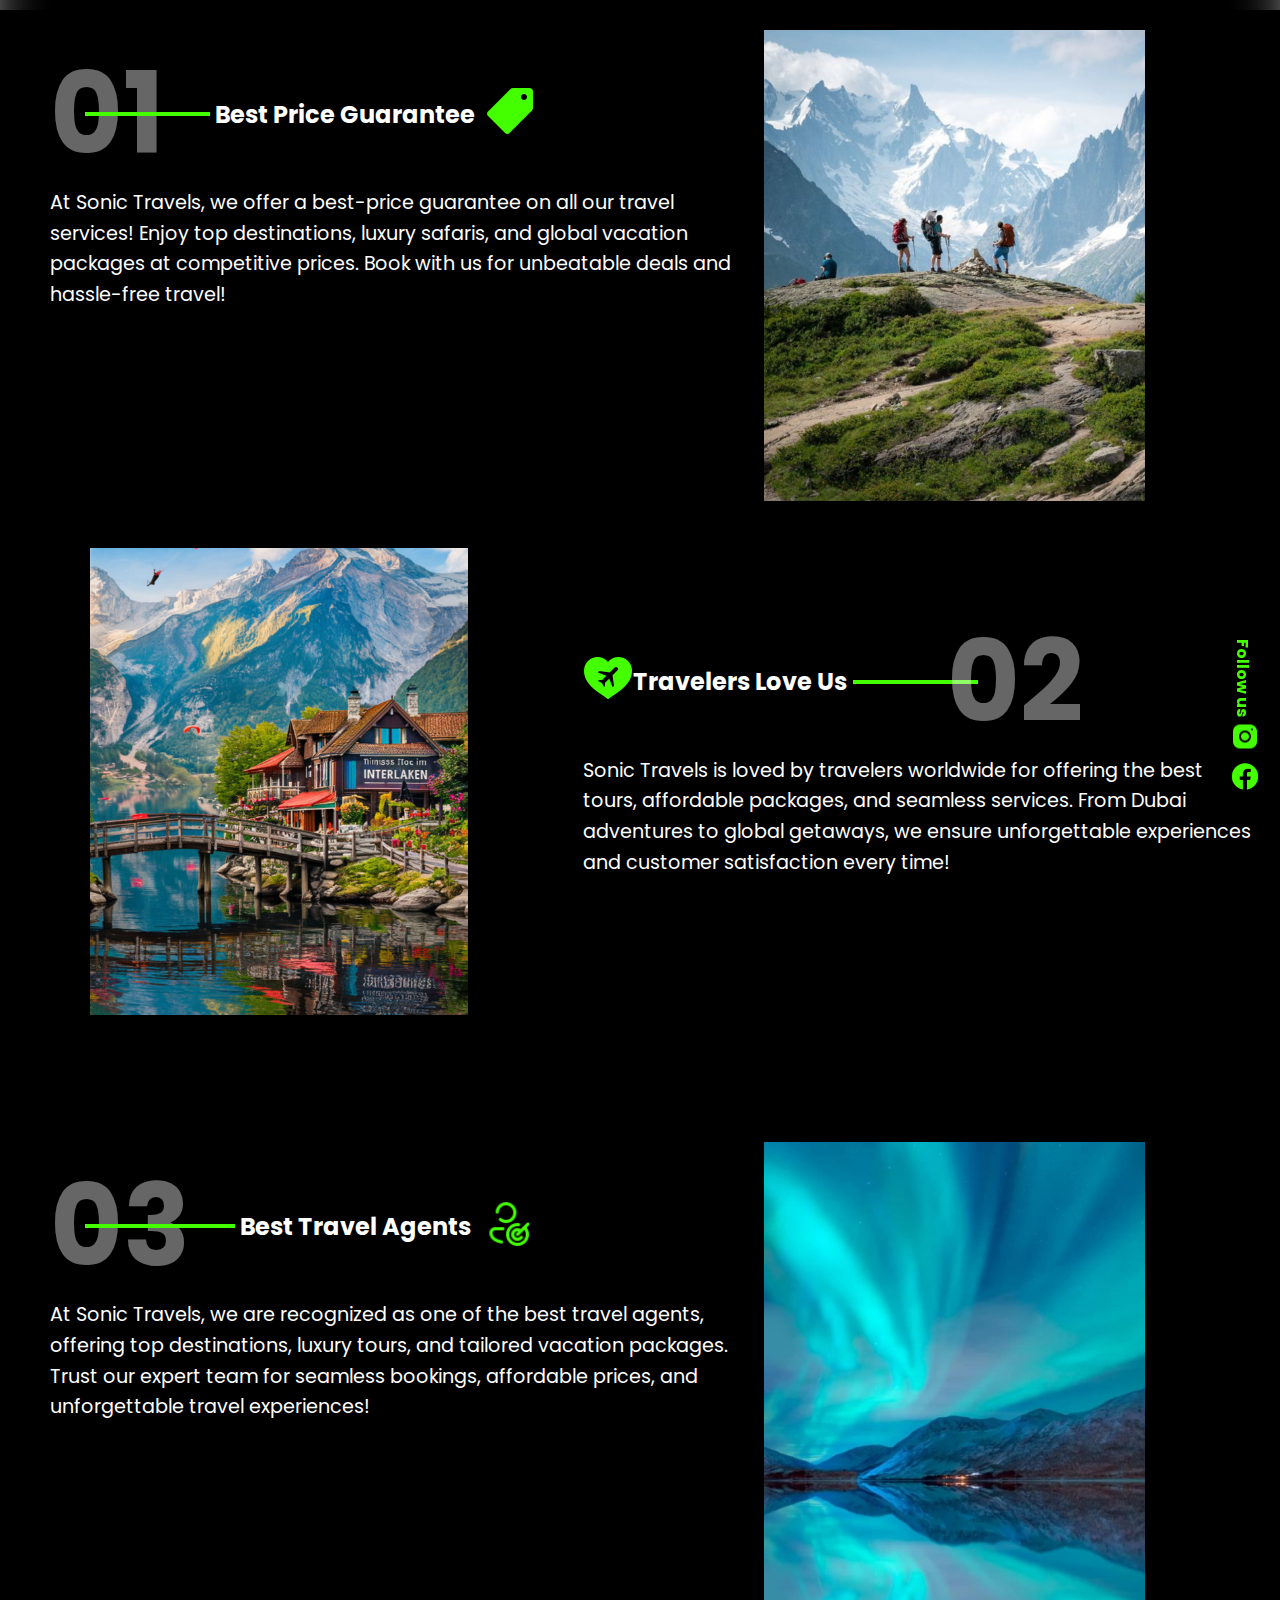
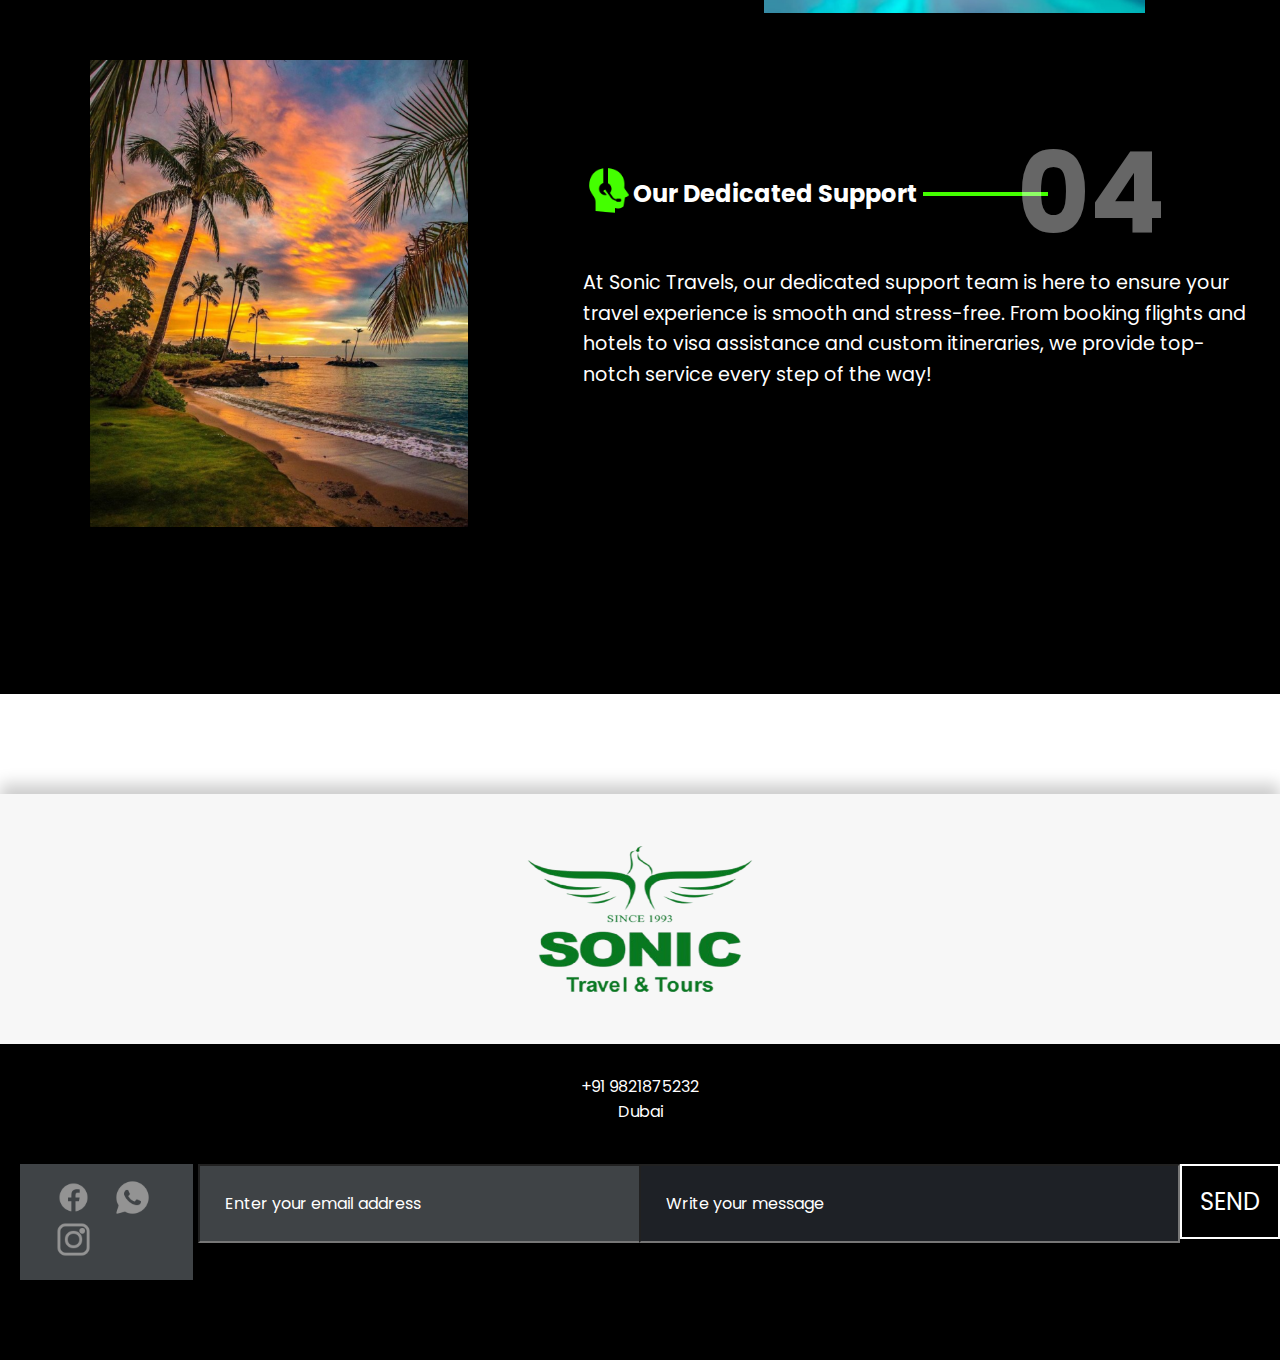
==== aboutus.html @ 260c2665 "modify files" ====
<!DOCTYPE html>
<html lang="en">

<head>
  <meta charset="UTF-8">
  <meta name="viewport" content="width=device-width, initial-scale=1.0">
  <title>About us</title>
  <link rel="stylesheet" href="stylesabout.css">
  <link rel="preconnect" href="https://fonts.googleapis.com">
  <link rel="preconnect" href="https://fonts.gstatic.com" crossorigin>
  <link
    href="https://fonts.googleapis.com/css2?family=Poppins:ital,wght@0,100;0,200;0,300;0,400;0,500;0,600;0,700;0,800;0,900;1,100;1,200;1,300;1,400;1,500;1,600;1,700;1,800;1,900&display=swap"
    rel="stylesheet">
</head>

<body>

  <header>
    <div class="front">
      <img src="/public/images/SONIC_1__1__dark-removebg-preview (1).png" alt="LOGO">
      <div>
        <ul class="navbar">
          <li><a href="index.html">Home</a></li>
          <li><a href="aboutus.html">About us</a></li>
          <li><a href="services.html">Our Services</a></li>
          <li><a href="visapackages.html">Visa Packages</a></li>
        </ul>
      </div>
      <div class="contact-us">
        <a href="contactus.html">Contact Us</a>
      </div>
    </div>
  </header>

  <main>
    <section class="bg">
      <img src="/public/images/10 (1).jpg" alt="FRONT IMAGE" class="horse">
      <div class="travel">
        <div class="line-container">
          <div class="line-sonic"></div>
          <h5>Sonic Travels</h5>
        </div>
        <h3>Your Trusted Travel Partner for</h3>
        <h3>Unforgettable Journeys</h3>
        <a href="#down" class="read-more">Read more</a>
      </div>

      <div class="follow-us">
        <h3>Follow us</h3>
        <a href=""><img src="/public/images/instagram gren.png" alt="INSTAGRAM ICON"></a>
        <a href=""><img src="/public/images/face book green.png" alt="FACEBOOK ICON"></a>
      </div>



      <div id="down">


        <div class="price-guarantee">
          <div class="price-container">
            <div class="price-details">
              <div class="price-elements">
                <h1 class="price-number">01</h1>
                <div class="line"></div>
                <h2 class="price-text">Best Price Guarantee</h2>
                <div class="price-icon">
                  <img src="/public/images/icons8-price-50.png" alt="PRICE ICON">
                </div>
              </div>
              <p class="price-description">
                At Sonic Travels, we offer a best-price guarantee on all our travel services! Enjoy
                top destinations, luxury safaris, and global vacation packages at competitive
                prices. Book with us for unbeatable deals and hassle-free travel!
              </p>
            </div>
            <div class="large-image">
              <img src="/public/images/10 (2).jpg" alt="Large Image">
            </div>
          </div>
        </div>


        <div class="price-guarantee">
          <div class="price-container">
            <div class="large-image1">
              <img src="/public/images/10 (3).jpg" alt="Large Image">
            </div>
            <div class="price-details1">
              <div class="price-elements">
                <div class="price-icon">
                  <img src="/public/images/icons8-travel-love-50.png" alt="TRAVEL-LOVE ICON">
                </div>
                <h2 class="price-text">Travelers Love Us</h2>
                <div class="line1"></div>
                <h1 class="price-number1">02</h1>
              </div>
              <p class="price-description">
                Sonic Travels is loved by travelers worldwide for offering the best tours, affordable packages, and
                seamless services. From Dubai adventures to global getaways, we ensure unforgettable experiences and
                customer satisfaction every time!
              </p>
            </div>
          </div>
        </div>


        <div class="price-guarantee">
          <div class="price-container2">
            <div class="price-details">
              <div class="price-elements">
                <h1 class="price-number">03</h1>
                <div class="line2"></div>
                <h2 class="price-text">Best Travel Agents</h2>
                <div class="price-icon">
                  <img src="/public/images/icons8-purposeful-man-48.png" alt="PRICE ICON">
                </div>
              </div>
              <p class="price-description">
                At Sonic Travels, we are recognized as one of the best travel agents, offering top
                destinations, luxury tours, and tailored vacation packages. Trust our expert
                team for seamless bookings, affordable prices, and unforgettable travel
                experiences!
              </p>
            </div>
            <div class="large-image">
              <img src="/public/images/10 (4).jpg" alt="Large Image">
            </div>
          </div>
        </div>


        <div class="price-guarantee">
          <div class="price-container">
            <div class="large-image3">
              <img src="/public/images/10 (5).jpg" alt="Large Image">
            </div>
            <div class="price-details3">
              <div class="price-elements">
                <div class="price-icon">
                  <img src="/public/images/icons8-support-64.png" alt="SUPPORT ICON">
                </div>
                <h2 class="price-text">Our Dedicated Support</h2>
                <div class="line3"></div>
                <h1 class="price-number3">04</h1>
              </div>
              <p class="price-description">
                At Sonic Travels, our dedicated support team is here to ensure your travel
                experience is smooth and stress-free. From booking flights and hotels to visa
                assistance and custom itineraries, we provide top-notch service every step of
                the way!
              </p>
            </div>
          </div>
        </div>




    </section>
  </main>

  <footer>
    <div class="logo1">
      <img src="/public/images/SONIC_1__1__dark-removebg-preview (1).png" alt="SONIC LOGO">
    </div>
    <div class="connect">

      <div class="contact">
        <p>+91 9821875232</p>
        <p>Dubai</p>
      </div>

      <div class="information">
        <div class="icons">
          <a href=""><img src="/public/images/icons8-facebook-100.png" alt="FACEBOOK ICON"></a>
          <a href=""><img src="/public/images/icons8-whatsapp-50 (2).png" alt="WHATSAPP ICON"></a>
          <a href=""><img src="/public/images/icons8-instagram-48.png" alt="INSTAGRAM ICON"></a>
        </div>

        <div class="email-section">
          <input type="email" placeholder="Enter your email address" required>
        </div>

        <div class="message">
          <input type="text" placeholder="Write your message" required>
        </div>

        <div class="btn">
          <button>SEND</button>
        </div>
      </div>
    </div>

  </footer>


</body>

</html>
---- stylesabout.css ----
*{
  margin: 0;
  padding: 0;
  box-sizing: border-box;
  font-family: "Poppins";
}

html {
  scroll-behavior: smooth;
}

body{
  overflow-x: hidden;
}

.front{
  display: flex;
  justify-content: space-between;
  margin-top: 15px;
}

.front img{
  width: 12%;
  height: 120px;
  margin-top: -15px;
}

.navbar{
  display: flex;
  margin-top: 30px;
  margin-left: 80px;
}

.navbar li{
  list-style: none;
}

.navbar li a{
  text-decoration: none;
  color: black;
  margin-left: 50px;
}

.contact-us{
  margin-top: 30px;
  margin-left: 0;
  margin-right: 120px;
}

.contact-us a{
  text-decoration: none;
  color: black;
  background-color: #008515;
  color: white;
  border-radius: 20px;
  padding: 5px 10px;
}

.bg{
  background-color: black;
}


/* General styling for the horse image */
.horse {
  position: relative; /* This allows for positioning of the shadow or pseudo-element */
  width: 100%; /* You can adjust this based on your needs */
  height: auto;
  margin-top: 5px;
}


.travel{
  color: white;
  position: absolute;
  top: 50%;
  left: 10%;
}

.travel h5{
  font-size: 1.5rem;
  color: #CAFFC0;
}

.travel h3{
  font-size: 2.5rem;
}

.line-container {
  display: flex; /* Align elements horizontally */
}


/* Style for the line before "Sonic Travels" */
.line-sonic{
  width: 130px; /* Length of the line */
  height: 3.5px; /* Thickness of the line */
  background-color: #CAFFC0; /* Color of the line (black) */
  margin-right: 10px; /* Space between the line and the heading */
  margin-top: 16px;
}


.read-more {
  font-size: 1.2rem;
  color: white; /* Text color */
  text-decoration: none; /* Remove underline */
  position: relative;
  display: inline-block;
  margin-top: 20px;
}

/* Adding the down arrow after the "Read more" link */
.read-more::after {
  content: '↓'; /* Down arrow symbol */
  font-size: 1.5rem; /* Size of the arrow */
  margin-left: 10px; /* Space between the text and the arrow */
  vertical-align: middle; /* Align the arrow with the text */
}

/* Positioning and styling for the Follow Us container */
.follow-us {
  position: fixed;  /* Fixes it in place while scrolling */
  top: 80%; /* You can adjust this value to position it vertically */
  right: 10px; /* Position it on the left side, adjust as needed */
  transform: translateY(-50%); /* Center it vertically */
  padding: 10px;
  border-radius: 10px; /* Optional: Rounded corners */
  z-index: 10; /* Make sure it's above other content */
}

/* Make the Follow Us section appear vertically */
.follow-us h3 {
  writing-mode: vertical-rl; /* Rotates text to appear vertically */
  text-align: center;
  margin: 0;
  padding-bottom: 5px;
  color: #44FF00;
  font-size: 1rem;
}

.follow-us img {
  display: block;
  margin-bottom: 10px;
  width: 30px; /* Adjust the size of the icons */
  height: 30px;
}

#down{
  position: relative;
  top: -140px;
  background-color: black;
  box-shadow: 0 -89px 60px 20px rgba(0, 0, 0, 1.5); /* Adjust values as needed */
}

/* Overall price guarantee section */
.price-guarantee {
  padding: 20px;
}

/* Flex container for the image and price details (includes description) */
.price-container {
  display: flex;
  align-items: flex-start; /* Align items to the top */
  justify-content: space-between; /* Space between the large image and details */
}

/* Styling for the large image on the left */
.large-image {
  width: 40%; /* Large image takes up 40% of the container's width */
  padding-right: 20px; /* Space between the image and text */
}

.large-image img {
  width: 80%; /* Make the image fill the container */
  height: auto; /* Maintain the image's aspect ratio */
}

/* Styling for the price details (elements + description) on the right */
.price-details {
  display: flex;
  flex-direction: column; /* Stack elements vertically in the container */
  width: 55%; /* Take up 55% of the container's width */
  margin-left: 30px;
}

/* Flex container for "01", line, "Best Price Guarantee", and icon */
.price-elements {
  display: flex;
  align-items: center; /* Vertically align the items */
  justify-content: flex-start; /* Align to the left */
  margin-bottom: 20px; /* Add space between the elements and the description */
  position: relative;
}

/* Styling for the "01" number */
.price-number {
  font-size: 7rem; /* Large number size */
  color: rgba(255, 255, 255, 0.4); 
  margin-right: 50px; /* Space between "01" and the line */
  position: relative; /* So the line can be positioned above it */
}

/* Green line under the "01" */
.line {
  position: absolute;
  top: 82px;
  width: 125px;
  height: 4px;
  background-color: #44FF00; /* Green line */
  left: 35px; /* Ensure the line is aligned with the "01" */
}

/* Styling for the "Best Price Guarantee" text */
.price-text {
  font-size: 1.5rem;
  color: white;
  margin-right: 10px; /* Space between the text and the icon */
}


/* Styling for the icon */
.price-icon img {
  width: 50px;
  height: 50px;
}

/* Description paragraph under the four elements */
.price-description {
  font-size: 1.2rem;
  color: white;
  line-height: 1.6;
  text-align: left; /* Left-align the description text */
  margin-top: -30px;
}

/* Styling for the large image on the left */
.large-image1 {
  width: 40%; /* Large image takes up 40% of the container's width */
  padding-right: 20px; /* Space between the image and text */
  margin-left: 70px;
}

.large-image1 img {
  width: 80%; /* Make the image fill the container */
  height: auto; /* Maintain the image's aspect ratio */
}

/* Styling for the price details (elements + description) on the right */
.price-details1 {
  display: flex;
  flex-direction: column; /* Stack elements vertically in the container */
  width: 55%; /* Take up 55% of the container's width */
  margin-left: 0px;
  margin-top: 50px;
}

/* Styling for the "01" number */
.price-number1 {
  font-size: 7rem; /* Large number size */
  color: rgba(255, 255, 255, 0.4); 
  margin-left: 90px;
  position: relative; /* So the line can be positioned above it */
}

/* Green line under the "01" */
.line1 {
  position: absolute;
  top: 82px;
  width: 125px;
  height: 4px;
  background-color: #44FF00; /* Green line */
  left: 270px; /* Ensure the line is aligned with the "01" */
}


/* Green line under the "01" */
.line2 {
  position: absolute;
  top: 82px;
  width: 150px;
  height: 4px;
  background-color: #44FF00; /* Green line */
  left: 35px; /* Ensure the line is aligned with the "01" */
}

/* Flex container for the image and price details (includes description) */
.price-container2 {
  display: flex;
  align-items: flex-start; /* Align items to the top */
  justify-content: space-between; /* Space between the large image and details */
  margin-top: 80px;
}


/* Styling for the large image on the left */
.large-image3 {
  width: 40%; /* Large image takes up 40% of the container's width */
  padding-right: 20px; /* Space between the image and text */
  margin-left: 70px;
}

.large-image3 img {
  width: 80%; /* Make the image fill the container */
  height: auto; /* Maintain the image's aspect ratio */
}

/* Styling for the price details (elements + description) on the right */
.price-details3 {
  display: flex;
  flex-direction: column; /* Stack elements vertically in the container */
  width: 55%; /* Take up 55% of the container's width */
  margin-left: 0px;
  margin-top: 50px;
}

/* Styling for the "01" number */
.price-number3 {
  font-size: 7rem; /* Large number size */
  color: rgba(255, 255, 255, 0.4); 
  margin-left: 90px;
  position: relative; /* So the line can be positioned above it */
}

/* Green line under the "01" */
.line3 {
  position: absolute;
  top: 82px;
  width: 125px;
  height: 4px;
  background-color: #44FF00; /* Green line */
  left: 340px; /* Ensure the line is aligned with the "01" */
}


.contact{
  text-align: center;
  color: white;
  padding-top: 30px;
}

.information{
  display: flex;
  margin-top: 40px;
}

.connect{
background-color: black;
padding-bottom: 80px;
}

.logo1{
  display: flex;
  justify-content: center;
  margin-top: 100px;
  background-color: #F7F7F7;
  box-shadow: 0 -10px 15px rgba(0, 0, 0, 0.2);
}

.logo1 img{
  width: 30%;
  height: 250px;
}

.icons{
  background-color: #3F4346;
  margin-left: 20px;
  padding: 16px;
}

.icons a{
  margin-left: 20px;
}

.icons img{
  width: 35px;
  height: 35px;
}

input::placeholder {
  color: white;
}

.email-section input{
  background-color: #3F4346;
  padding: 25px;
  font-size: 1rem;
  width: 150%;
  margin-left: 5px;
  color: white;
}

.message input{
  background-color: #1E2126;
  padding: 25px;
  font-size: 1rem;
  width: 130%;
  margin-left: 140px;
}

.btn button{
  border: 2px solid white;
  padding: 18px;
  font-size: 1.5rem;
  background-color: black;
  color: white;
  margin-left: 265px;
  cursor: pointer;
}




@media only screen and (max-width:480px){
  .travel{
    top: 27%;
    left: 5%;
  }

  .line-sonic{
    margin-top: 10px;
  }

  .travel h5{
    font-size: 1rem;
  }

  .travel h3{
    font-size: 1.2rem;
  }

  .read-more{
    font-size: 1rem;
    margin-top: 0;
  }

  .follow-us{
    padding: 0;
    right: 4px;
  }

  #down{
    top: 35px;
  }


  #down {
    margin-top: -25px;
  }

    /* Overall price guarantee section */
    .price-guarantee {
      padding: 10px;
    }
  
  
    /* Styling for the large image on the left */
    .large-image,
    .large-image1,
    .large-image3 {
      width: 80%; /* Increase width to make the image bigger on small screens */
      margin-bottom: 20px; /* Add some space between the image and text */
    }
  
    .large-image img,
    .large-image1 img,
    .large-image3 img {
      width: 100%; /* Make the image fill the container */
      height: auto; /* Maintain the image's aspect ratio */
    }
  
    /* Styling for the price details (elements + description) on the right */
    .price-details,
    .price-details1,
    .price-details3 {
      width: 100%; /* Take up the full width of the container */
      margin-left: 0;
      margin-top: 20px; /* Add top margin for spacing */
    }
  
    /* Flex container for the "01", line, "Best Price Guarantee", and icon */
    .price-elements {
      align-items: center; /* Center the content */
      text-align: center; /* Center the text */
    }
  
    /* Styling for the "01" number */
    .price-number,
    .price-number1,
    .price-number3 {
      font-size: 3rem; /* Reduce the font size of the number */
      margin-bottom: 10px; /* Add space below the number */
    }
  
    /* Green line under the "01" */
    .line,
    .line1,
    .line2,
    .line3 {
      width: 50px; /* Reduce line width for small screens */
      left: 38px; /* Center-align the line */
      transform: translateX(-50%); /* Center the line */
      height: 3px;
      top: 30%;
    }
  
    /* Styling for the "Best Price Guarantee" text and others */
    .price-text {
      font-size: 0.7rem; /* Smaller font size for small screens */
      margin-bottom: 10px; /* Add some space below the text */
      margin-left: -33px;
    }
  
    /* Styling for the icon */
    .price-icon img {
      width: 25px;
      height: 25px; /* Reduce icon size for small screens */
      margin-bottom: 10px; /* Add space below the icon */
      margin-left: -6px;
    }
  
    /* Description paragraph */
    .price-description {
      font-size: 0.7rem; /* Smaller font size */
      line-height: 1.4;
      text-align: center; /* Center-align the description text */
      margin-top: -40px; /* Add some space above the description */
    }
  }
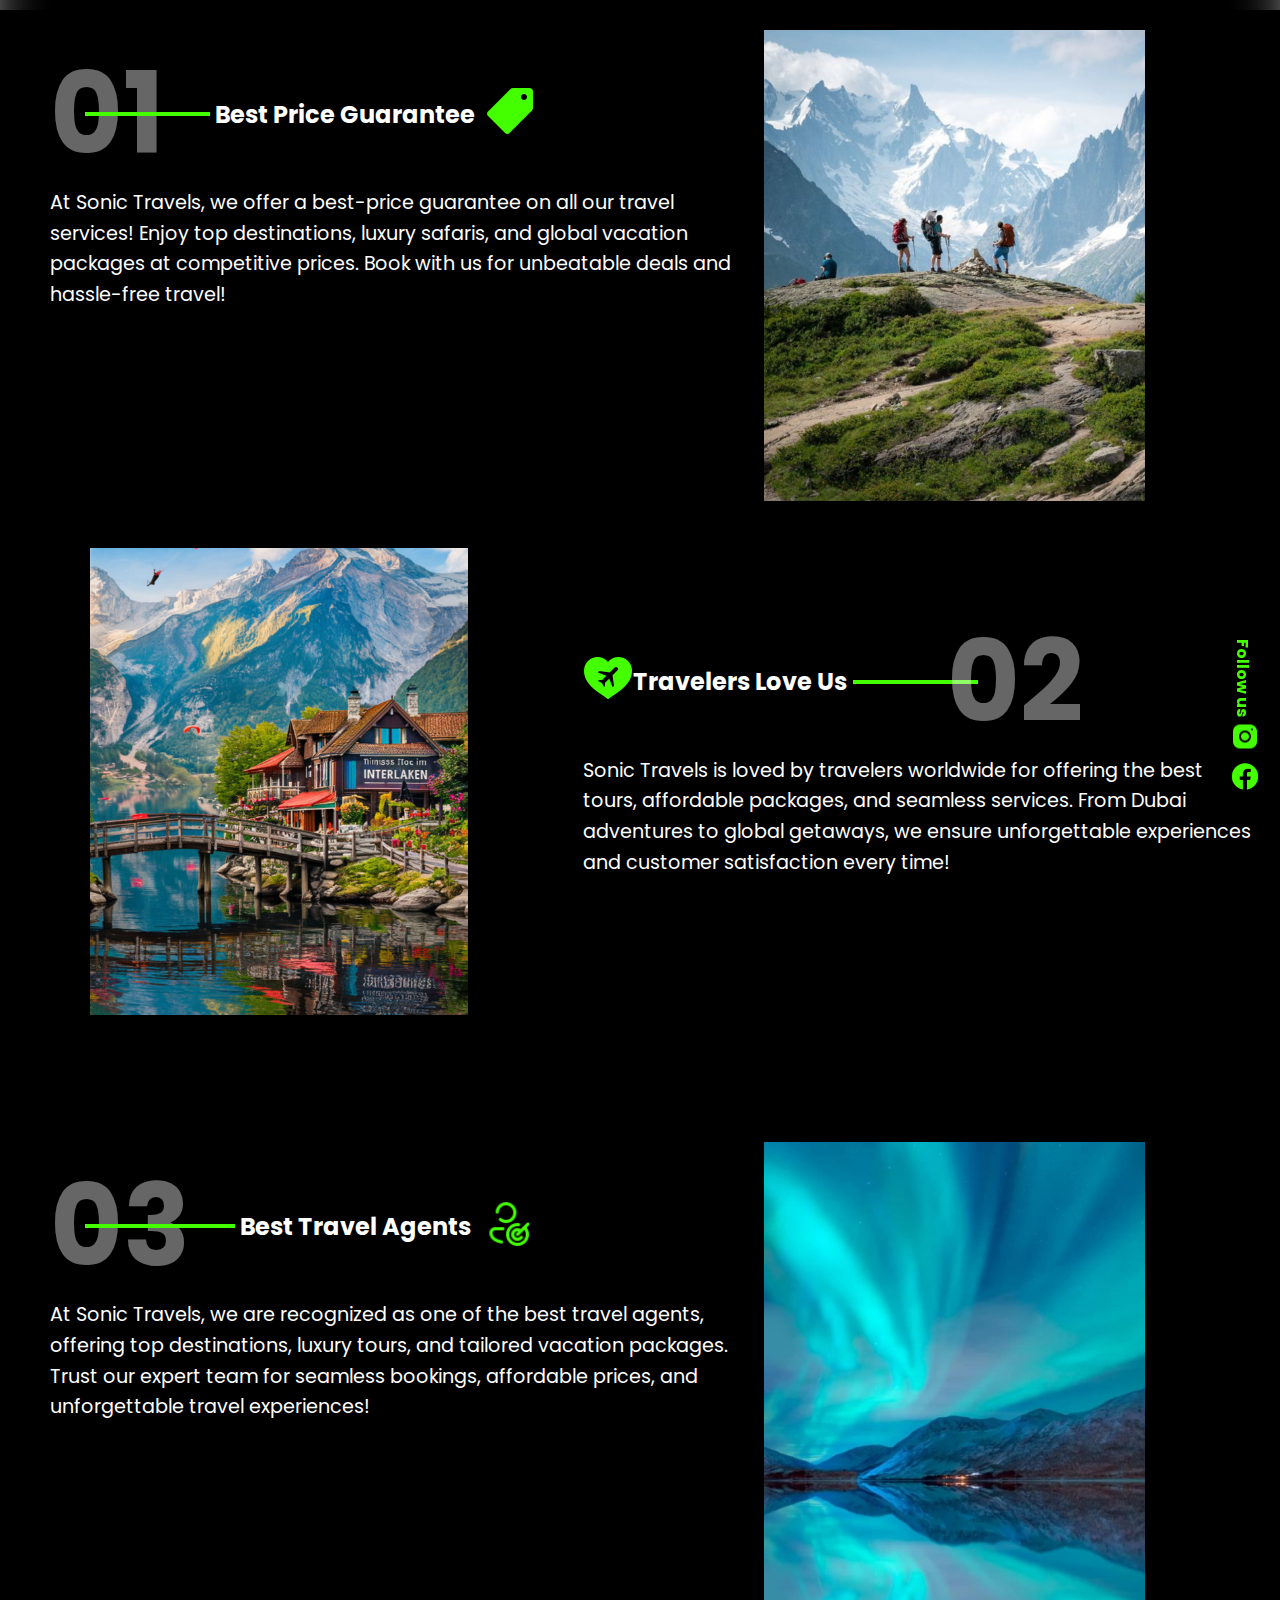
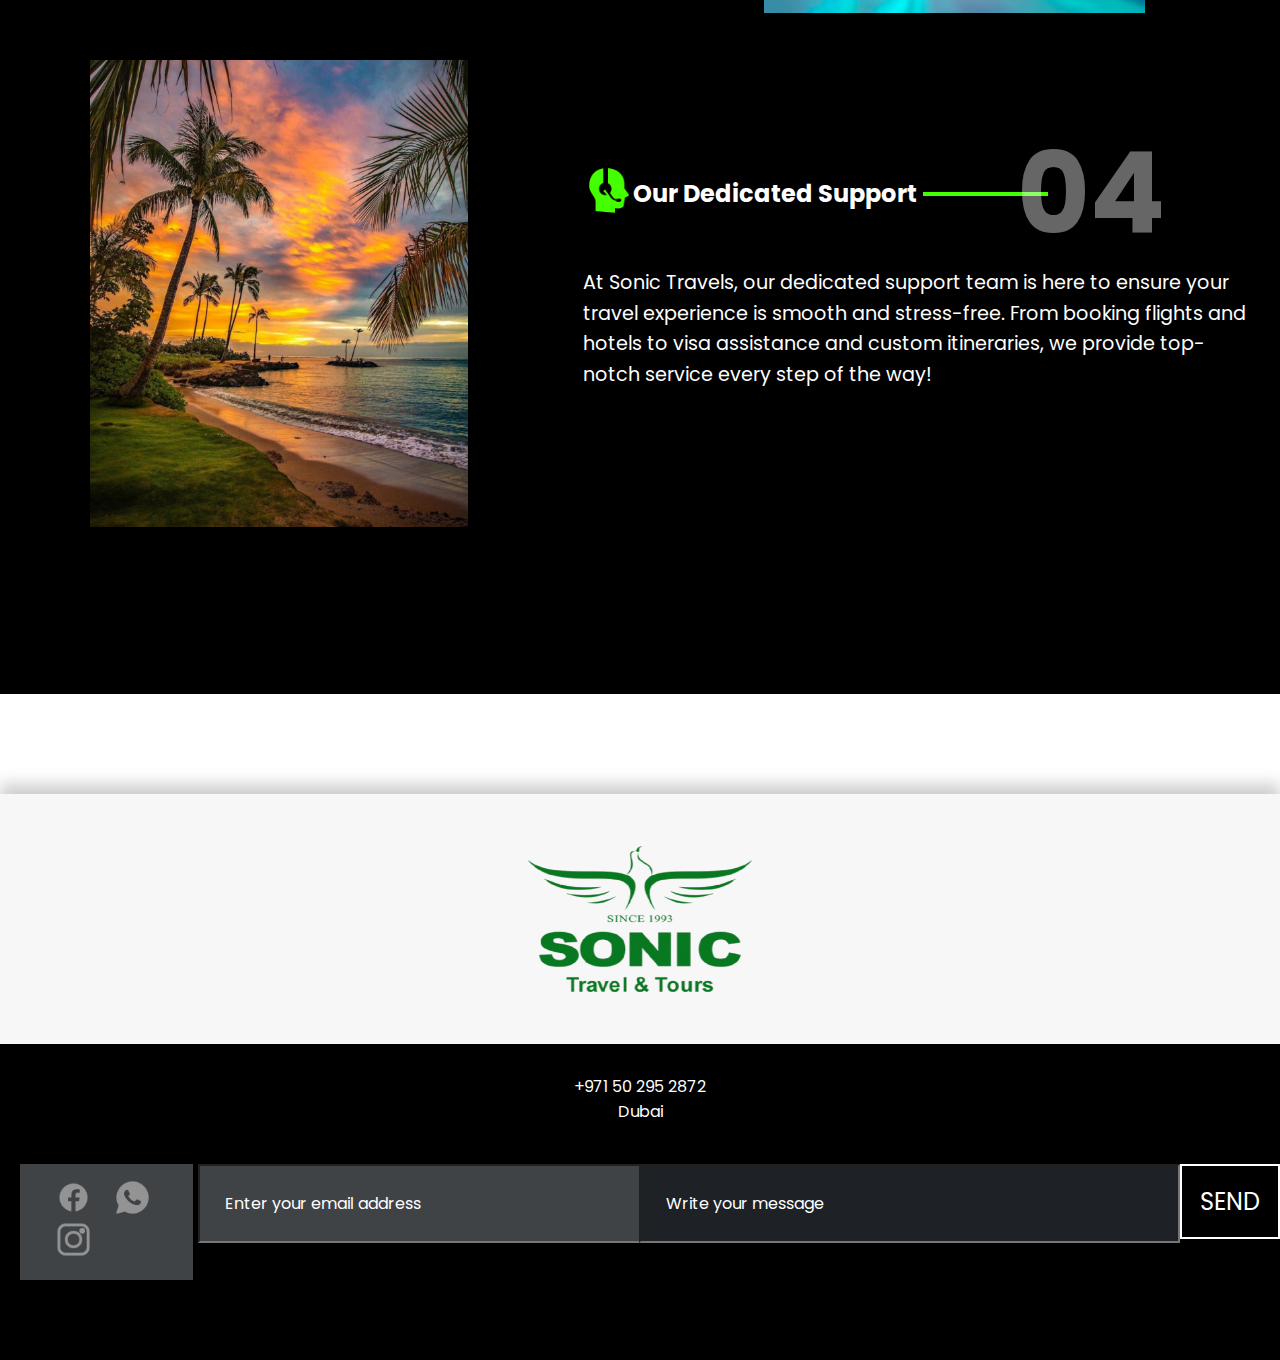
==== commit dbaee188: "modify files" ====
--- a/aboutus.html
+++ b/aboutus.html
@@ -5,7 +5,7 @@
   <meta charset="UTF-8">
   <meta name="viewport" content="width=device-width, initial-scale=1.0">
   <title>About us</title>
-  <link rel="stylesheet" href="stylesabout.css">
+  <link rel="stylesheet" href="/css/about.css">
   <link rel="preconnect" href="https://fonts.googleapis.com">
   <link rel="preconnect" href="https://fonts.gstatic.com" crossorigin>
   <link
@@ -21,8 +21,8 @@
       <div>
         <ul class="navbar">
           <li><a href="index.html">Home</a></li>
-          <li><a href="aboutus.html">About us</a></li>
-          <li><a href="services.html">Our Services</a></li>
+          <li><a href="aboutus.html">About</a></li>
+          <li><a href="services.html">Services</a></li>
           <li><a href="visapackages.html">Visa Packages</a></li>
         </ul>
       </div>
@@ -47,7 +47,7 @@
 
       <div class="follow-us">
         <h3>Follow us</h3>
-        <a href=""><img src="/public/images/instagram gren.png" alt="INSTAGRAM ICON"></a>
+        <a href="https://www.instagram.com/sonictravels.uae?igsh=bHloaTBsZmV4cXph"><img src="/public/images/instagram gren.png" alt="INSTAGRAM ICON"></a>
         <a href=""><img src="/public/images/face book green.png" alt="FACEBOOK ICON"></a>
       </div>
 
@@ -90,7 +90,7 @@
                 <div class="price-icon">
                   <img src="/public/images/icons8-travel-love-50.png" alt="TRAVEL-LOVE ICON">
                 </div>
-                <h2 class="price-text">Travelers Love Us</h2>
+                <h2 class="price-text price-text1">Travelers Love Us</h2>
                 <div class="line1"></div>
                 <h1 class="price-number1">02</h1>
               </div>
@@ -139,7 +139,7 @@
                 <div class="price-icon">
                   <img src="/public/images/icons8-support-64.png" alt="SUPPORT ICON">
                 </div>
-                <h2 class="price-text">Our Dedicated Support</h2>
+                <h2 class="price-text price-text2">Our Dedicated Support</h2>
                 <div class="line3"></div>
                 <h1 class="price-number3">04</h1>
               </div>
@@ -166,15 +166,15 @@
     <div class="connect">
 
       <div class="contact">
-        <p>+91 9821875232</p>
+        <p>+971 50 295 2872</p>
         <p>Dubai</p>
       </div>
 
       <div class="information">
         <div class="icons">
           <a href=""><img src="/public/images/icons8-facebook-100.png" alt="FACEBOOK ICON"></a>
-          <a href=""><img src="/public/images/icons8-whatsapp-50 (2).png" alt="WHATSAPP ICON"></a>
-          <a href=""><img src="/public/images/icons8-instagram-48.png" alt="INSTAGRAM ICON"></a>
+          <a href="https://wa.me/971502952872"><img src="/public/images/icons8-whatsapp-50 (2).png" alt="WHATSAPP ICON"></a>
+          <a href="https://www.instagram.com/sonictravels.uae?igsh=bHloaTBsZmV4cXph"><img src="/public/images/icons8-instagram-48.png" alt="INSTAGRAM ICON"></a>
         </div>
 
         <div class="email-section">
--- a/css/about.css
+++ b/css/about.css
@@ -0,0 +1,1203 @@
+*{
+  margin: 0;
+  padding: 0;
+  box-sizing: border-box;
+  font-family: "Poppins";
+}
+
+html {
+  scroll-behavior: smooth;
+}
+
+body{
+  overflow-x: hidden;
+}
+
+.front{
+  display: flex;
+  justify-content: space-between;
+  margin-top: 15px;
+}
+
+.front img{
+  width: 12%;
+  height: 120px;
+  margin-top: -15px;
+}
+
+.navbar{
+  display: flex;
+  margin-top: 30px;
+  margin-left: 80px;
+}
+
+.navbar li{
+  list-style: none;
+}
+
+.navbar li a{
+  text-decoration: none;
+  color: black;
+  margin-left: 50px;
+}
+
+.contact-us{
+  margin-top: 30px;
+  margin-left: 0;
+  margin-right: 120px;
+}
+
+.contact-us a{
+  text-decoration: none;
+  color: black;
+  background-color: #008515;
+  color: white;
+  border-radius: 20px;
+  padding: 5px 10px;
+}
+
+.bg{
+  background-color: black;
+}
+
+
+/* General styling for the horse image */
+.horse {
+  position: relative; /* This allows for positioning of the shadow or pseudo-element */
+  width: 100%; /* You can adjust this based on your needs */
+  height: auto;
+  margin-top: 5px;
+}
+
+
+.travel{
+  color: white;
+  position: absolute;
+  top: 50%;
+  left: 10%;
+}
+
+.travel h5{
+  font-size: 1.5rem;
+  color: #CAFFC0;
+}
+
+.travel h3{
+  font-size: 2.5rem;
+}
+
+.line-container {
+  display: flex; /* Align elements horizontally */
+}
+
+
+/* Style for the line before "Sonic Travels" */
+.line-sonic{
+  width: 130px; /* Length of the line */
+  height: 3.5px; /* Thickness of the line */
+  background-color: #CAFFC0; /* Color of the line (black) */
+  margin-right: 10px; /* Space between the line and the heading */
+  margin-top: 16px;
+}
+
+
+.read-more {
+  font-size: 1.2rem;
+  color: white; /* Text color */
+  text-decoration: none; /* Remove underline */
+  position: relative;
+  display: inline-block;
+  margin-top: 20px;
+}
+
+/* Adding the down arrow after the "Read more" link */
+.read-more::after {
+  content: '↓'; /* Down arrow symbol */
+  font-size: 1.5rem; /* Size of the arrow */
+  margin-left: 10px; /* Space between the text and the arrow */
+  vertical-align: middle; /* Align the arrow with the text */
+}
+
+/* Positioning and styling for the Follow Us container */
+.follow-us {
+  position: fixed;  /* Fixes it in place while scrolling */
+  top: 80%; /* You can adjust this value to position it vertically */
+  right: 10px; /* Position it on the left side, adjust as needed */
+  transform: translateY(-50%); /* Center it vertically */
+  padding: 10px;
+  border-radius: 10px; /* Optional: Rounded corners */
+  z-index: 10; /* Make sure it's above other content */
+}
+
+/* Make the Follow Us section appear vertically */
+.follow-us h3 {
+  writing-mode: vertical-rl; /* Rotates text to appear vertically */
+  text-align: center;
+  margin: 0;
+  padding-bottom: 5px;
+  color: #44FF00;
+  font-size: 1rem;
+}
+
+.follow-us img {
+  display: block;
+  margin-bottom: 10px;
+  width: 30px; /* Adjust the size of the icons */
+  height: 30px;
+}
+
+#down{
+  position: relative;
+  top: -140px;
+  background-color: black;
+  box-shadow: 0 -89px 60px 20px rgba(0, 0, 0, 1.5); /* Adjust values as needed */
+}
+
+/* Overall price guarantee section */
+.price-guarantee {
+  padding: 20px;
+}
+
+/* Flex container for the image and price details (includes description) */
+.price-container {
+  display: flex;
+  align-items: flex-start; /* Align items to the top */
+  justify-content: space-between; /* Space between the large image and details */
+}
+
+/* Styling for the large image on the left */
+.large-image {
+  width: 40%; /* Large image takes up 40% of the container's width */
+  padding-right: 20px; /* Space between the image and text */
+}
+
+.large-image img {
+  width: 80%; /* Make the image fill the container */
+  height: auto; /* Maintain the image's aspect ratio */
+}
+
+/* Styling for the price details (elements + description) on the right */
+.price-details {
+  display: flex;
+  flex-direction: column; /* Stack elements vertically in the container */
+  width: 55%; /* Take up 55% of the container's width */
+  margin-left: 30px;
+}
+
+/* Flex container for "01", line, "Best Price Guarantee", and icon */
+.price-elements {
+  display: flex;
+  align-items: center; /* Vertically align the items */
+  justify-content: flex-start; /* Align to the left */
+  margin-bottom: 20px; /* Add space between the elements and the description */
+  position: relative;
+}
+
+/* Styling for the "01" number */
+.price-number {
+  font-size: 7rem; /* Large number size */
+  color: rgba(255, 255, 255, 0.4); 
+  margin-right: 50px; /* Space between "01" and the line */
+  position: relative; /* So the line can be positioned above it */
+}
+
+/* Green line under the "01" */
+.line {
+  position: absolute;
+  top: 82px;
+  width: 125px;
+  height: 4px;
+  background-color: #44FF00; /* Green line */
+  left: 35px; /* Ensure the line is aligned with the "01" */
+}
+
+/* Styling for the "Best Price Guarantee" text */
+.price-text {
+  font-size: 1.5rem;
+  color: white;
+  margin-right: 10px; /* Space between the text and the icon */
+}
+
+
+/* Styling for the icon */
+.price-icon img {
+  width: 50px;
+  height: 50px;
+}
+
+/* Description paragraph under the four elements */
+.price-description {
+  font-size: 1.2rem;
+  color: white;
+  line-height: 1.6;
+  text-align: left; /* Left-align the description text */
+  margin-top: -30px;
+}
+
+/* Styling for the large image on the left */
+.large-image1 {
+  width: 40%; /* Large image takes up 40% of the container's width */
+  padding-right: 20px; /* Space between the image and text */
+  margin-left: 70px;
+}
+
+.large-image1 img {
+  width: 80%; /* Make the image fill the container */
+  height: auto; /* Maintain the image's aspect ratio */
+}
+
+/* Styling for the price details (elements + description) on the right */
+.price-details1 {
+  display: flex;
+  flex-direction: column; /* Stack elements vertically in the container */
+  width: 55%; /* Take up 55% of the container's width */
+  margin-left: 0px;
+  margin-top: 50px;
+}
+
+/* Styling for the "01" number */
+.price-number1 {
+  font-size: 7rem; /* Large number size */
+  color: rgba(255, 255, 255, 0.4); 
+  margin-left: 90px;
+  position: relative; /* So the line can be positioned above it */
+}
+
+/* Green line under the "01" */
+.line1 {
+  position: absolute;
+  top: 82px;
+  width: 125px;
+  height: 4px;
+  background-color: #44FF00; /* Green line */
+  left: 270px; /* Ensure the line is aligned with the "01" */
+}
+
+
+/* Green line under the "01" */
+.line2 {
+  position: absolute;
+  top: 82px;
+  width: 150px;
+  height: 4px;
+  background-color: #44FF00; /* Green line */
+  left: 35px; /* Ensure the line is aligned with the "01" */
+}
+
+/* Flex container for the image and price details (includes description) */
+.price-container2 {
+  display: flex;
+  align-items: flex-start; /* Align items to the top */
+  justify-content: space-between; /* Space between the large image and details */
+  margin-top: 80px;
+}
+
+
+/* Styling for the large image on the left */
+.large-image3 {
+  width: 40%; /* Large image takes up 40% of the container's width */
+  padding-right: 20px; /* Space between the image and text */
+  margin-left: 70px;
+}
+
+.large-image3 img {
+  width: 80%; /* Make the image fill the container */
+  height: auto; /* Maintain the image's aspect ratio */
+}
+
+/* Styling for the price details (elements + description) on the right */
+.price-details3 {
+  display: flex;
+  flex-direction: column; /* Stack elements vertically in the container */
+  width: 55%; /* Take up 55% of the container's width */
+  margin-left: 0px;
+  margin-top: 50px;
+}
+
+/* Styling for the "01" number */
+.price-number3 {
+  font-size: 7rem; /* Large number size */
+  color: rgba(255, 255, 255, 0.4); 
+  margin-left: 90px;
+  position: relative; /* So the line can be positioned above it */
+}
+
+/* Green line under the "01" */
+.line3 {
+  position: absolute;
+  top: 82px;
+  width: 125px;
+  height: 4px;
+  background-color: #44FF00; /* Green line */
+  left: 340px; /* Ensure the line is aligned with the "01" */
+}
+
+
+.contact{
+  text-align: center;
+  color: white;
+  padding-top: 30px;
+}
+
+.information{
+  display: flex;
+  margin-top: 40px;
+}
+
+.connect{
+background-color: black;
+padding-bottom: 80px;
+}
+
+.logo1{
+  display: flex;
+  justify-content: center;
+  margin-top: 100px;
+  background-color: #F7F7F7;
+  box-shadow: 0 -10px 15px rgba(0, 0, 0, 0.2);
+}
+
+.logo1 img{
+  width: 30%;
+  height: 250px;
+}
+
+.icons{
+  background-color: #3F4346;
+  margin-left: 20px;
+  padding: 16px;
+}
+
+.icons a{
+  margin-left: 20px;
+}
+
+.icons img{
+  width: 35px;
+  height: 35px;
+}
+
+input::placeholder {
+  color: white;
+}
+
+.email-section input{
+  background-color: #3F4346;
+  padding: 25px;
+  font-size: 1rem;
+  width: 150%;
+  margin-left: 5px;
+  color: white;
+}
+
+.message input{
+  background-color: #1E2126;
+  padding: 25px;
+  font-size: 1rem;
+  width: 130%;
+  margin-left: 140px;
+  color: white;
+}
+
+.btn button{
+  border: 2px solid white;
+  padding: 18px;
+  font-size: 1.5rem;
+  background-color: black;
+  color: white;
+  margin-left: 265px;
+  cursor: pointer;
+}
+
+
+@media only screen and (min-width: 320px) and (max-width: 400px) {
+  
+  .front{
+    margin-top: 15px;
+  }
+  
+  .front img{
+    width: 16%;
+    height: auto;
+  }
+  
+  .navbar{
+    margin-top: 0px;
+    margin-left: 0px;
+  }
+  
+  .navbar li{
+    list-style: none;
+  }
+  
+  .navbar li a{
+    margin-left: 10px;
+    font-size: 8px;
+  }
+  
+  .contact-us{
+    margin-top: 0px;
+    margin-left: 0;
+    margin-right: 0px;
+  }
+  
+  .contact-us a{
+    border-radius: 20px;
+    padding: 2px 2px;
+    font-size: 8px;
+  }  
+}
+
+@media only screen and (min-width: 401px) and (max-width: 480px) {
+  
+  .front{
+    margin-top: 15px;
+  }
+  
+  .front img{
+    width: 16%;
+    height: auto;
+  }
+  
+  .navbar{
+    margin-top: 0px;
+    margin-left: 0px;
+  }
+  
+  .navbar li{
+    list-style: none;
+  }
+  
+  .navbar li a{
+    margin-left: 11px;
+    font-size: 10px;
+  }
+  
+  .contact-us{
+    margin-top: 0px;
+    margin-left: 0;
+    margin-right: 0px;
+  }
+  
+  .contact-us a{
+    border-radius: 20px;
+    padding: 2px 2px;
+    font-size: 10px;
+  }  
+}
+
+
+@media only screen and (max-width:480px){
+
+  .travel{
+    top: 22%;
+    left: 5%;
+  }
+
+  .line-sonic{
+    margin-top: 9px;
+    width: 90px;
+    height: 2.5px;
+    margin-right: 4px
+  }
+
+  .travel h5{
+    font-size: 0.8rem;
+  }
+
+  .travel h3{
+    font-size: 1rem;
+  }
+
+  .read-more{
+    font-size: 0.9rem;
+    margin-top: 0;
+  }
+
+  .follow-us{
+    padding: 3px;
+    right: 0;
+    top: 48%;
+  }
+
+  .follow-us h3{
+    font-size: 0.8rem;
+  }
+
+  .follow-us img{
+    width: 22px;
+    height: 22px;
+  }
+
+  #down {
+    top: 15px;
+  }
+
+    /* Overall price guarantee section */
+    .price-guarantee {
+      padding: 10px;
+    }
+
+  
+    .large-image img,
+    .large-image1 img,
+    .large-image3 img {
+      width: 100%; /* Make the image fill the container */
+      height: 200px; /* Maintain the image's aspect ratio */
+    }
+
+    .large-image1, .large-image3{
+      margin-left: 5px;
+    }
+  
+    /* Styling for the price details (elements + description) on the right */
+    .price-details,
+    .price-details1,
+    .price-details3 {
+      width: 65%; /* Take up the full width of the container */
+      margin-left: 0;
+      margin-top: -20px; /* Add top margin for spacing */
+    }
+  
+    /* Flex container for the "01", line, "Best Price Guarantee", and icon */
+    .price-elements {
+      align-items: center; /* Center the content */
+      text-align: center; /* Center the text */
+    }
+  
+    /* Styling for the "01" number */
+    .price-number,
+    .price-number1,
+    .price-number3 {
+      font-size: 3rem; /* Reduce the font size of the number */
+      margin-bottom: 10px; /* Add space below the number */
+      margin-right: 0;
+    }
+
+    .price-number1, .price-number3{
+      margin-left: 0;
+    }
+  
+    /* Green line under the "01" */
+    .line,
+    .line1,
+    .line2,
+    .line3 {
+     display: none;
+    }
+  
+    /* Styling for the "Best Price Guarantee" text and others */
+    .price-text {
+      font-size: 0.7rem; /* Smaller font size for small screens*/
+      margin-right: 0;
+    }
+  
+    /* Styling for the icon */
+    .price-icon img {
+      width: 25px;
+      height: 25px; /* Reduce icon size for small screens */
+      margin-bottom: 10px; /* Add space below the icon */
+    }
+  
+    /* Description paragraph */
+    .price-description {
+      font-size: 0.7rem; /* Smaller font size */
+      line-height: 1.4;
+      text-align: center; /* Center-align the description text */
+      margin-top: -40px; /* Add some space above the description */
+    }
+
+    .price-container2{
+      margin-top: 35px;
+    }
+
+    .logo1 img {
+      width: 30%;
+      height: auto;
+  }
+
+  .contact{
+    padding: 10px;
+  }
+
+  .contact p{
+    font-size: 0.8rem;
+  }
+
+  .icons img {
+    width: 30px;
+    height: 30px;
+}
+
+  .information{
+    display: flex;
+    flex-direction: column;
+    margin-top: 20px;
+  }
+
+  .email-section input, .message input{
+    padding: 16px;
+    width: 92%;
+    font-size: 0.6rem;
+    margin-left: 15px;
+  }
+
+
+  .icons{
+    background-color: black;
+    margin-left: 0;
+    display: flex;
+    justify-content: center;
+  }
+
+  .btn button {
+    padding: 10px;
+    font-size: 0.9rem;
+    margin-left: 32%; /* Adjust right margin for alignment */
+    width: 30%; /* Make button width responsive */
+    max-width: none; /* Remove max width for the button */
+  }
+  
+  }
+  
+
+  @media only screen and (min-width: 481px) and (max-width: 600px) {
+  
+    .front{
+      margin-top: 15px;
+    }
+    
+    .front img{
+      width: 13%;
+      height: auto;
+    }
+    
+    .navbar{
+      margin-top: 0px;
+      margin-left: 0px;
+    }
+    
+    .navbar li{
+      list-style: none;
+    }
+    
+    .navbar li a{
+      margin-left: 28px;
+      font-size: 11px;
+    }
+    
+    .contact-us{
+      margin-top: 0px;
+      margin-left: 0;
+      margin-right: 0px;
+    }
+    
+    .contact-us a{
+      border-radius: 20px;
+      padding: 2px 2px;
+      font-size: 11px;
+    }  
+  }
+  
+  @media only screen and (min-width: 601px) and (max-width: 767px) {
+    
+    .front{
+      margin-top: 15px;
+    }
+    
+    .front img{
+      width: 13%;
+      height: auto;
+    }
+    
+    .navbar{
+      margin-top: 8px;
+      margin-left: 0px;
+    }
+    
+    .navbar li{
+      list-style: none;
+    }
+    
+    .navbar li a{
+      margin-left: 30px;
+      font-size: 13px;
+    }
+    
+    .contact-us{
+      margin-top: 8px;
+      margin-left: 0;
+      margin-right: 0px;
+    }
+    
+    .contact-us a{
+      border-radius: 20px;
+      padding: 2px 2px;
+      font-size: 13px;
+    }  
+  }
+
+
+
+  @media only screen and (min-width: 481px) and (max-width: 767px) {
+    
+  .travel{
+    top: 26%;
+    left: 5%;
+  }
+
+  .line-sonic{
+    margin-top: 10px;
+    width: 90px;
+    height: 2.5px;
+    margin-right: 4px
+  }
+
+  .travel h5{
+    font-size: 1rem;
+  }
+
+  .travel h3{
+    font-size: 1.2rem;
+  }
+
+  .read-more{
+    font-size: 1rem;
+    margin-top: 0;
+  }
+
+  .follow-us{
+    padding: 3px;
+    right: 0;
+    top: 48%;
+  }
+
+  .follow-us h3{
+    font-size: 1rem;
+  }
+
+  .follow-us img{
+    width: 26px;
+    height: 26px;
+  }
+
+  #down {
+    top: 15px;
+  }
+
+  .large-image img,
+  .large-image1 img,
+  .large-image3 img {
+    width: 100%; /* Make the image fill the container */
+    height: auto; /* Maintain the image's aspect ratio */
+  }
+
+  .large-image1, .large-image3{
+    margin-left: 5px;
+  }
+
+  /* Styling for the price details (elements + description) on the right */
+  .price-details,
+  .price-details1,
+  .price-details3 {
+    width: 65%; /* Take up the full width of the container */
+    margin-left: 0;
+    margin-top: 0px; /* Add top margin for spacing */
+  }
+
+  /* Flex container for the "01", line, "Best Price Guarantee", and icon */
+  .price-elements {
+    align-items: center; /* Center the content */
+    text-align: center; /* Center the text */
+  }
+
+  /* Styling for the "01" number */
+  .price-number,
+  .price-number1,
+  .price-number3 {
+    font-size: 4rem; /* Reduce the font size of the number */
+    margin-bottom: 10px; /* Add space below the number */
+    margin-right: 0;
+  }
+
+  .price-number1, .price-number3{
+    margin-left: 0;
+  }
+
+  /* Green line under the "01" */
+  .line,
+  .line1,
+  .line2,
+  .line3 {
+    top: 49px;
+    width: 80px;
+    height: 3px;
+    left: 21px;
+  }
+
+  /* Styling for the "Best Price Guarantee" text and others */
+  .price-text {
+    font-size: 1rem;
+    padding-left: 40px;
+  }
+
+  /* Styling for the icon */
+  .price-icon img {
+    width: 30px;
+    height: 30px; /* Reduce icon size for small screens */
+    margin-bottom: 10px; /* Add space below the icon */
+  }
+
+  /* Description paragraph */
+  .price-description {
+    font-size: 0.8rem; /* Smaller font size */
+    line-height: 1.4;
+    text-align: center; /* Center-align the description text */
+    margin-top: -40px; /* Add some space above the description */
+  }
+
+  .price-container2{
+    margin-top: 35px;
+  }
+
+  .line1 {
+    top: 50px;
+    width: 70px;
+    height: 3px;
+    left: 185px;
+    padding-left: 50px;
+  }
+
+  .price-number1, .price-number3{
+    padding-left: 50px;
+  }
+
+  .price-text1{
+    padding-left: 5px;
+  }
+
+  .line2 {
+    top: 49px;
+    width: 90px;
+  }
+
+  .price-text2{
+    padding-left: 5px;
+  }
+
+  .line3{
+    left: 235px;
+    width: 70px;
+  }
+
+    .logo1 img {
+      width: 30%;
+      height: auto;
+  }
+
+  .contact{
+    padding: 10px;
+  }
+
+  .contact p{
+    font-size: 0.8rem;
+  }
+  
+  .icons {
+    background-color: black;
+    display: flex;
+    justify-content: center;
+    margin-left: 0;
+  }
+
+.icons img {
+width: 30px;
+height: 30px;
+}
+
+.information{
+display: flex;
+flex-direction: column;
+margin-top: 5px;
+}
+
+.email-section input, .message input{
+padding: 14px;
+width: 72%;
+font-size: 0.7rem;
+margin-left: 14%;
+}
+
+.btn button {
+padding: 10px;
+font-size: 0.9rem;
+margin-left: 45%; /* Adjust right margin for alignment */
+width: 15%; /* Make button width responsive */
+max-width: none; /* Remove max width for the button */
+}
+
+.connect{
+  padding-bottom: 60px;
+}
+
+}
+
+@media only screen and (min-width: 481px) and (max-width: 660px) {
+  /* Green line under the "01" */
+  .line,
+  .line1,
+  .line2,
+  .line3 {
+   display: none;
+  }
+
+  .price-text{
+   font-size: 0.8rem;
+   padding-left: 0;
+  }
+  .price-text1, .price-text2{
+   padding-left: 0;
+  }
+
+  .price-number1, .price-number3 {
+   padding-left: 0px;
+}
+}
+
+
+@media only screen and (min-width: 768px) and (max-width: 930px) {
+  
+  .front{
+    margin-top: 15px;
+  }
+  
+  .front img{
+    width: 15%;
+    height: auto;
+  }
+  
+  .navbar{
+    margin-top: 15px;
+    margin-left: 0px;
+  }
+  
+  .navbar li{
+    list-style: none;
+  }
+  
+  .navbar li a{
+    margin-left: 42px;
+    font-size: 14px;
+  }
+  
+  .contact-us{
+    margin-top: 15px;
+    margin-left: 0;
+    margin-right: 50px;
+  }
+  
+  .contact-us a{
+    border-radius: 20px;
+    padding: 5px 5px;
+    font-size: 14px;
+  }  
+}
+
+
+@media only screen and (min-width: 768px) and (max-width: 1024px) {
+ 
+.travel{
+  top: 22%;
+  left: 5%;
+}
+
+.line-sonic{
+  margin-top: 17px;
+  width: 110px;
+  height: 2.5px;
+  margin-right: 4px
+}
+
+.travel h5{
+  font-size: 1.5rem;
+}
+
+.travel h3{
+  font-size: 1.6rem;
+}
+
+.read-more{
+  font-size: 1.2rem;
+  margin-top: 0;
+}
+
+.follow-us{
+  padding: 3px;
+  right: 0;
+  top: 48%;
+}
+
+.follow-us h3{
+  font-size: 1.2rem;
+}
+
+.follow-us img{
+  width: 30px;
+  height: 30px;
+}
+
+#down {
+  top: 15px;
+}
+
+  .large-image img,
+  .large-image1 img,
+  .large-image3 img {
+    width: 100%; /* Make the image fill the container */
+    height: auto; /* Maintain the image's aspect ratio */
+  }
+
+  .large-image1, .large-image3{
+    margin-left: 5px;
+  }
+
+  /* Styling for the price details (elements + description) on the right */
+  .price-details,
+  .price-details1,
+  .price-details3 {
+    width: 65%; /* Take up the full width of the container */
+    margin-left: 0;
+    margin-top: 30px; /* Add top margin for spacing */
+  }
+
+  /* Flex container for the "01", line, "Best Price Guarantee", and icon */
+  .price-elements {
+    align-items: center; /* Center the content */
+    text-align: center; /* Center the text */
+  }
+
+  /* Styling for the "01" number */
+  .price-number,
+  .price-number1,
+  .price-number3 {
+    font-size: 5rem; /* Reduce the font size of the number */
+    margin-bottom: 10px; /* Add space below the number */
+    margin-right: 0;
+  }
+
+  .price-number1, .price-number3{
+    margin-left: 0;
+  }
+
+  /* Green line under the "01" */
+  .line,
+  .line1,
+  .line2,
+  .line3 {
+    top: 60px;
+    width: 90px;
+    height: 3px;
+    left: 28px;
+  }
+
+  /* Styling for the "Best Price Guarantee" text and others */
+  .price-text {
+    font-size: 1.3rem;
+    padding-left: 40px;
+  }
+
+  /* Styling for the icon */
+  .price-icon img {
+    width: 30px;
+    height: 30px; /* Reduce icon size for small screens */
+    margin-bottom: 10px; /* Add space below the icon */
+  }
+
+  /* Description paragraph */
+  .price-description {
+    font-size: 1rem; /* Smaller font size */
+    line-height: 1.4;
+    text-align: center; /* Center-align the description text */
+    margin-top: -40px; /* Add some space above the description */
+  }
+
+  .price-container2{
+    margin-top: 35px;
+  }
+
+  .line1 {
+    top: 60px;
+    width: 80px;
+    height: 3px;
+    left: 225px;
+    padding-left: 50px;
+  }
+
+  .price-number1, .price-number3{
+    padding-left: 50px;
+  }
+
+  .price-text1{
+    padding-left: 5px;
+  }
+
+  .line2 {
+    top: 60px;
+    width: 105px;
+  }
+
+  .price-text2{
+    padding-left: 5px;
+  }
+
+  .line3{
+    left: 285px;
+    width: 80px;
+  }
+
+  .logo1 img {
+    width: 25%;
+    height: auto;
+}
+
+.contact{
+  padding-top: 20px;
+}
+
+.icons{
+margin-left: 6px;
+padding: 6px;
+}
+
+.icons a {
+  margin-left: 7px;
+}
+
+.icons img {
+  width: 28px;
+  height: 28px;
+}
+
+.email-section input {
+  padding: 14px;
+  font-size: 0.7rem;
+  width: 160%;
+  margin-left: 2%;
+}
+
+.message input {
+  padding: 14px;
+  font-size: 0.7rem;
+  width: 150%;
+  margin-left: 64%;
+}
+
+.btn button {
+  padding: 10px;
+  font-size: 1rem;
+  margin-left: 315%;
+  width: 95%;
+  margin-right: 0;
+}
+
+}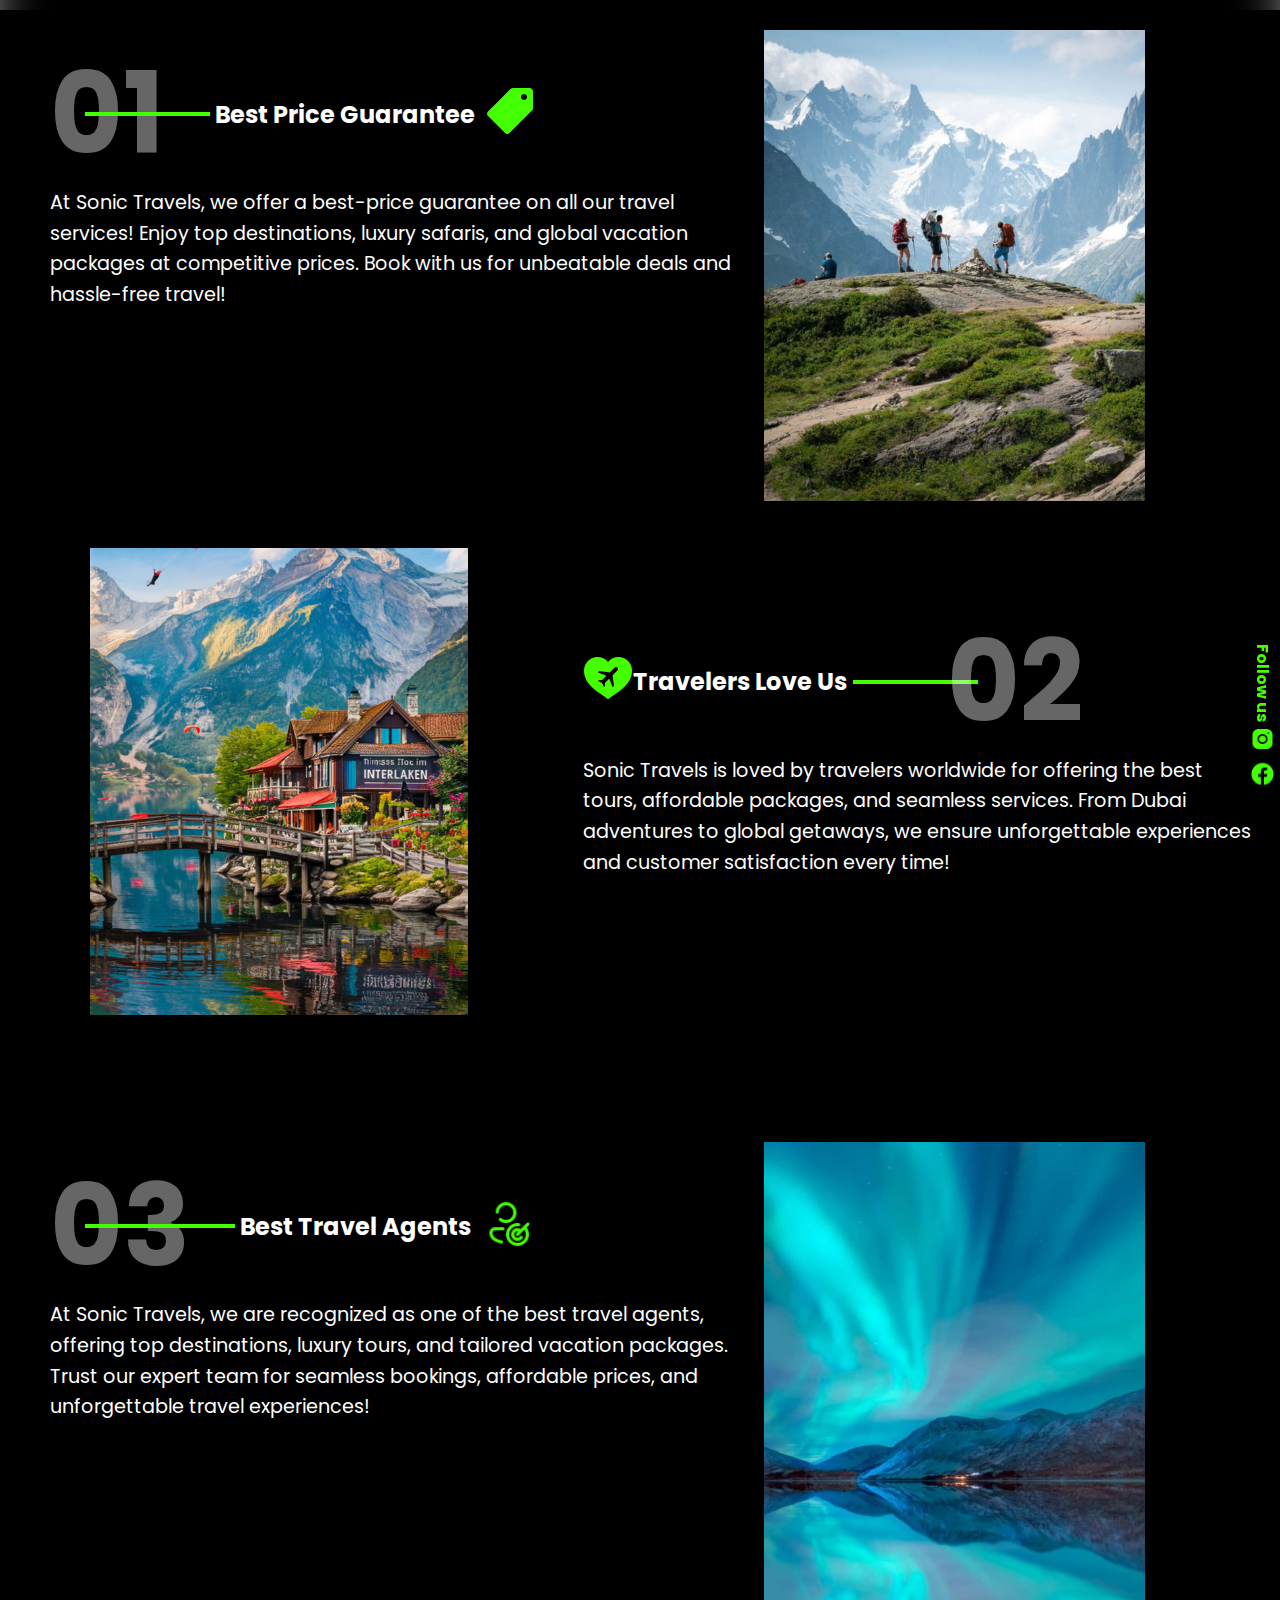
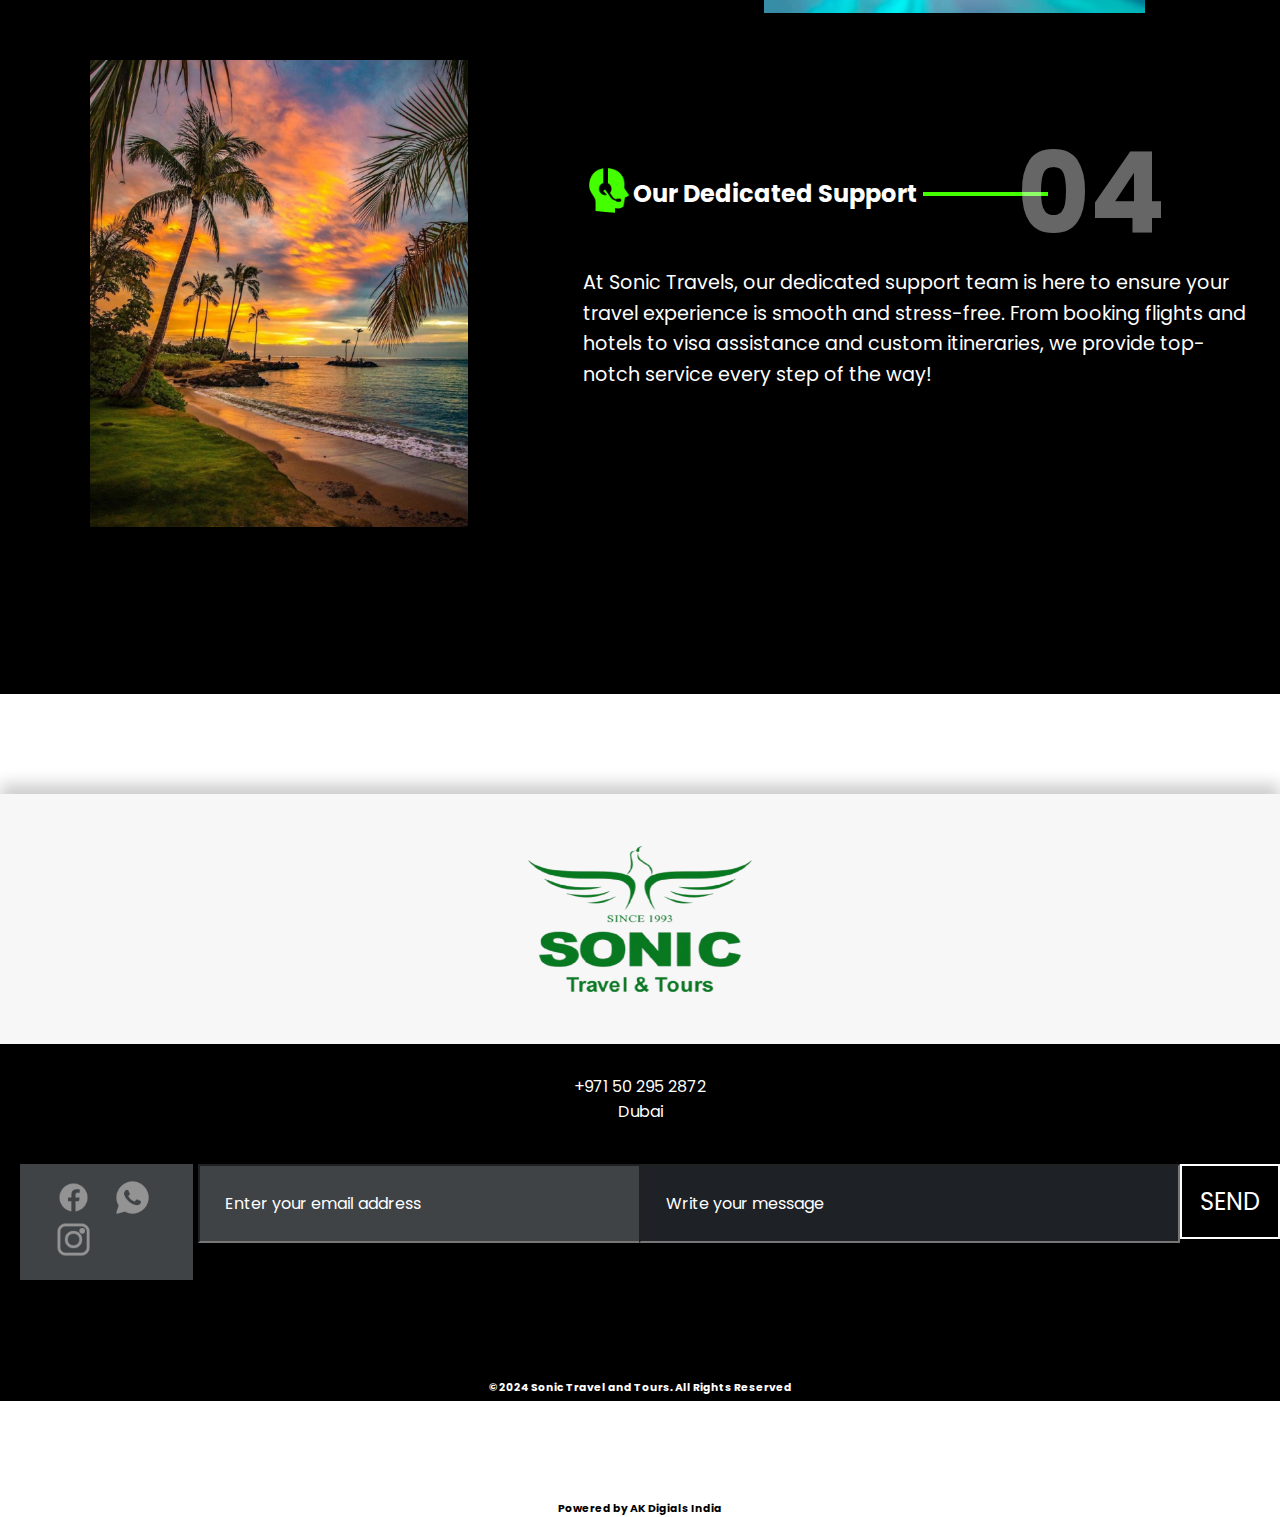
==== commit 4dbf2fab: "modify html css files" ====
--- a/aboutus.html
+++ b/aboutus.html
@@ -5,7 +5,7 @@
   <meta charset="UTF-8">
   <meta name="viewport" content="width=device-width, initial-scale=1.0">
   <title>About us</title>
-  <link rel="stylesheet" href="/css/about.css">
+  <link rel="stylesheet" href="css/about.css">
   <link rel="preconnect" href="https://fonts.googleapis.com">
   <link rel="preconnect" href="https://fonts.gstatic.com" crossorigin>
   <link
@@ -17,7 +17,7 @@
 
   <header>
     <div class="front">
-      <img src="/public/images/SONIC_1__1__dark-removebg-preview (1).png" alt="LOGO">
+      <img src="public/images/SONIC_1__1__dark-removebg-preview (1).png" alt="LOGO">
       <div>
         <ul class="navbar">
           <li><a href="index.html">Home</a></li>
@@ -34,7 +34,7 @@
 
   <main>
     <section class="bg">
-      <img src="/public/images/10 (1).jpg" alt="FRONT IMAGE" class="horse">
+      <img src="public/images/10 (1).jpg" alt="FRONT IMAGE" class="horse">
       <div class="travel">
         <div class="line-container">
           <div class="line-sonic"></div>
@@ -47,8 +47,8 @@
 
       <div class="follow-us">
         <h3>Follow us</h3>
-        <a href="https://www.instagram.com/sonictravels.uae?igsh=bHloaTBsZmV4cXph"><img src="/public/images/instagram gren.png" alt="INSTAGRAM ICON"></a>
-        <a href=""><img src="/public/images/face book green.png" alt="FACEBOOK ICON"></a>
+        <a href="https://www.instagram.com/sonictravels.uae?igsh=bHloaTBsZmV4cXph"><img src="public/images/instagram gren.png" alt="INSTAGRAM ICON"></a>
+        <a href=""><img src="public/images/face book green.png" alt="FACEBOOK ICON"></a>
       </div>
 
 
@@ -64,7 +64,7 @@
                 <div class="line"></div>
                 <h2 class="price-text">Best Price Guarantee</h2>
                 <div class="price-icon">
-                  <img src="/public/images/icons8-price-50.png" alt="PRICE ICON">
+                  <img src="public/images/icons8-price-50.png" alt="PRICE ICON">
                 </div>
               </div>
               <p class="price-description">
@@ -74,7 +74,7 @@
               </p>
             </div>
             <div class="large-image">
-              <img src="/public/images/10 (2).jpg" alt="Large Image">
+              <img src="public/images/10 (2).jpg" alt="Large Image">
             </div>
           </div>
         </div>
@@ -83,12 +83,12 @@
         <div class="price-guarantee">
           <div class="price-container">
             <div class="large-image1">
-              <img src="/public/images/10 (3).jpg" alt="Large Image">
+              <img src="public/images/10 (3).jpg" alt="Large Image">
             </div>
             <div class="price-details1">
               <div class="price-elements">
                 <div class="price-icon">
-                  <img src="/public/images/icons8-travel-love-50.png" alt="TRAVEL-LOVE ICON">
+                  <img src="public/images/icons8-travel-love-50.png" alt="TRAVEL-LOVE ICON">
                 </div>
                 <h2 class="price-text price-text1">Travelers Love Us</h2>
                 <div class="line1"></div>
@@ -112,7 +112,7 @@
                 <div class="line2"></div>
                 <h2 class="price-text">Best Travel Agents</h2>
                 <div class="price-icon">
-                  <img src="/public/images/icons8-purposeful-man-48.png" alt="PRICE ICON">
+                  <img src="public/images/icons8-purposeful-man-48.png" alt="PRICE ICON">
                 </div>
               </div>
               <p class="price-description">
@@ -123,7 +123,7 @@
               </p>
             </div>
             <div class="large-image">
-              <img src="/public/images/10 (4).jpg" alt="Large Image">
+              <img src="public/images/10 (4).jpg" alt="Large Image">
             </div>
           </div>
         </div>
@@ -132,12 +132,12 @@
         <div class="price-guarantee">
           <div class="price-container">
             <div class="large-image3">
-              <img src="/public/images/10 (5).jpg" alt="Large Image">
+              <img src="public/images/10 (5).jpg" alt="Large Image">
             </div>
             <div class="price-details3">
               <div class="price-elements">
                 <div class="price-icon">
-                  <img src="/public/images/icons8-support-64.png" alt="SUPPORT ICON">
+                  <img src="public/images/icons8-support-64.png" alt="SUPPORT ICON">
                 </div>
                 <h2 class="price-text price-text2">Our Dedicated Support</h2>
                 <div class="line3"></div>
@@ -161,7 +161,7 @@
 
   <footer>
     <div class="logo1">
-      <img src="/public/images/SONIC_1__1__dark-removebg-preview (1).png" alt="SONIC LOGO">
+      <img src="public/images/SONIC_1__1__dark-removebg-preview (1).png" alt="SONIC LOGO">
     </div>
     <div class="connect">
 
@@ -172,9 +172,9 @@
 
       <div class="information">
         <div class="icons">
-          <a href=""><img src="/public/images/icons8-facebook-100.png" alt="FACEBOOK ICON"></a>
-          <a href="https://wa.me/971502952872"><img src="/public/images/icons8-whatsapp-50 (2).png" alt="WHATSAPP ICON"></a>
-          <a href="https://www.instagram.com/sonictravels.uae?igsh=bHloaTBsZmV4cXph"><img src="/public/images/icons8-instagram-48.png" alt="INSTAGRAM ICON"></a>
+          <a href=""><img src="public/images/icons8-facebook-100.png" alt="FACEBOOK ICON"></a>
+          <a href="https://wa.me/971502952872"><img src="public/images/icons8-whatsapp-50 (2).png" alt="WHATSAPP ICON"></a>
+          <a href="https://www.instagram.com/sonictravels.uae?igsh=bHloaTBsZmV4cXph"><img src="public/images/icons8-instagram-48.png" alt="INSTAGRAM ICON"></a>
         </div>
 
         <div class="email-section">
@@ -189,7 +189,12 @@
           <button>SEND</button>
         </div>
       </div>
-    </div>
+      <h6>©2024 Sonic Travel and Tours. All Rights Reserved</h6>
+    </div>
+    <div class="power">
+      <h6><a href="https://www.akdigitalsindia.com/">Powered by AK Digials India</a></h6>
+    </div>
+  
 
   </footer>
 
--- a/css/about.css
+++ b/css/about.css
@@ -346,7 +346,7 @@
 
 .connect{
 background-color: black;
-padding-bottom: 80px;
+padding-bottom: 5px;
 }
 
 .logo1{
@@ -409,6 +409,24 @@
   cursor: pointer;
 }
 
+.connect h6{
+  text-align: center;
+  color: white;
+  margin-top: 100px;
+}
+
+.power{
+  padding-top: 100px;
+  display: flex;
+  justify-content: center;
+}
+
+.power a{
+  color: black;
+  text-decoration: none;
+}
+
+
 
 @media only screen and (min-width: 320px) and (max-width: 400px) {
   
@@ -490,7 +508,7 @@
 @media only screen and (max-width:480px){
 
   .travel{
-    top: 22%;
+    top: 11%;
     left: 5%;
   }
 
@@ -656,6 +674,14 @@
     margin-left: 32%; /* Adjust right margin for alignment */
     width: 30%; /* Make button width responsive */
     max-width: none; /* Remove max width for the button */
+  }
+
+  .connect h6{
+    margin-top: 40px;
+  }
+
+  .power{
+    padding-top: 60px;
   }
   
   }
@@ -937,7 +963,15 @@
 }
 
 .connect{
-  padding-bottom: 60px;
+  padding-bottom: 5px;
+}
+
+.connect h6{
+  margin-top: 50px;
+}
+
+.power{
+  padding-top: 70px;
 }
 
 }
@@ -1164,40 +1198,146 @@
   padding-top: 20px;
 }
 
-.icons{
-margin-left: 6px;
-padding: 6px;
+
+/* Ensure .information remains a row */
+.information {
+  flex-direction: row; /* Keep row direction */
+  justify-content: space-between; /* Distribute items evenly */
+  align-items: center; /* Center vertically */
+  width: 100%; /* Ensure it takes full available width */
+}
+
+/* Adjust the button inside .btn */
+.btn button {
+  width: 90%; /* Button takes 90% of available space */
+  font-size: 1.4rem; /* Adjust font size */
+  margin-left: 0; /* Remove left margin */
+}
+
+/* Adjust email input fields to be fully responsive */
+.email-section input {
+  width: 100%; /* Ensure it takes full width */
+  margin-left: 0; /* Remove margin */
+  padding: 18px; /* Adjust padding for better fit */
+  box-sizing: border-box;
+}
+
+/* Adjust message input fields to be fully responsive */
+.message input {
+  width: 100%; /* Ensure it takes full width */
+  margin-left: 0; /* Remove margin */
+  padding: 18px; /* Adjust padding for better fit */
+  box-sizing: border-box;
+}
+
+/* Icons container */
+.icons {
+  margin-left: 0; /* Remove left margin */
+  padding: 12px; /* Adjust padding */
+  display: flex;
+  justify-content: center; /* Center the icons horizontally */
 }
 
 .icons a {
-  margin-left: 7px;
+  margin-left: 10px; /* Adjust space between icons */
 }
 
 .icons img {
-  width: 28px;
-  height: 28px;
-}
-
+  width: 30px; /* Adjust icon size */
+  height: 30px; /* Maintain aspect ratio */
+}
+
+.connect h6{
+  margin-top: 50px;
+}
+
+.power{
+  padding-top: 70px;
+}
+ 
+}
+
+@media only screen and (min-width: 1025px) and (max-width: 1200px) {
+
+  .line3{
+    width: 80px;
+    left: 336px;
+  }
+
+  .price-number3{
+    margin-left: 31px;
+  }
+
+  
+  .logo1 img {
+    width: 25%;
+    height: auto;
+}
+
+.contact{
+  padding-top: 20px;
+}
+
+
+/* Ensure .information remains a row */
+.information {
+  flex-direction: row; /* Keep row direction */
+  justify-content: space-between; /* Distribute items evenly */
+  align-items: center; /* Center vertically */
+  width: 100%; /* Ensure it takes full available width */
+}
+
+/* Adjust the button inside .btn */
+.btn button {
+  width: 90%; /* Button takes 90% of available space */
+  font-size: 1.4rem; /* Adjust font size */
+  margin-left: 0; /* Remove left margin */
+}
+
+/* Adjust email input fields to be fully responsive */
 .email-section input {
-  padding: 14px;
-  font-size: 0.7rem;
-  width: 160%;
-  margin-left: 2%;
-}
-
+  width: 100%; /* Ensure it takes full width */
+  margin-left: 0; /* Remove margin */
+  padding: 18px; /* Adjust padding for better fit */
+  box-sizing: border-box;
+}
+
+/* Adjust message input fields to be fully responsive */
 .message input {
-  padding: 14px;
-  font-size: 0.7rem;
-  width: 150%;
-  margin-left: 64%;
-}
-
-.btn button {
-  padding: 10px;
-  font-size: 1rem;
-  margin-left: 315%;
-  width: 95%;
-  margin-right: 0;
-}
-
+  width: 100%; /* Ensure it takes full width */
+  margin-left: 0; /* Remove margin */
+  padding: 18px; /* Adjust padding for better fit */
+  box-sizing: border-box;
+}
+
+/* Icons container */
+.icons {
+  margin-left: 0; /* Remove left margin */
+  padding: 12px; /* Adjust padding */
+  display: flex;
+  justify-content: center; /* Center the icons horizontally */
+}
+
+.icons a {
+  margin-left: 10px; /* Adjust space between icons */
+}
+
+.icons img {
+  width: 30px; /* Adjust icon size */
+  height: 30px; /* Maintain aspect ratio */
+}
+
+}
+
+
+@media only screen and (min-width: 1025px) and (max-width: 1440px) {
+  .follow-us{
+    right: 0;
+    padding: 5px;
+  }
+
+  .follow-us img{
+    height: 25px;
+    width: 25px;
+  }
 }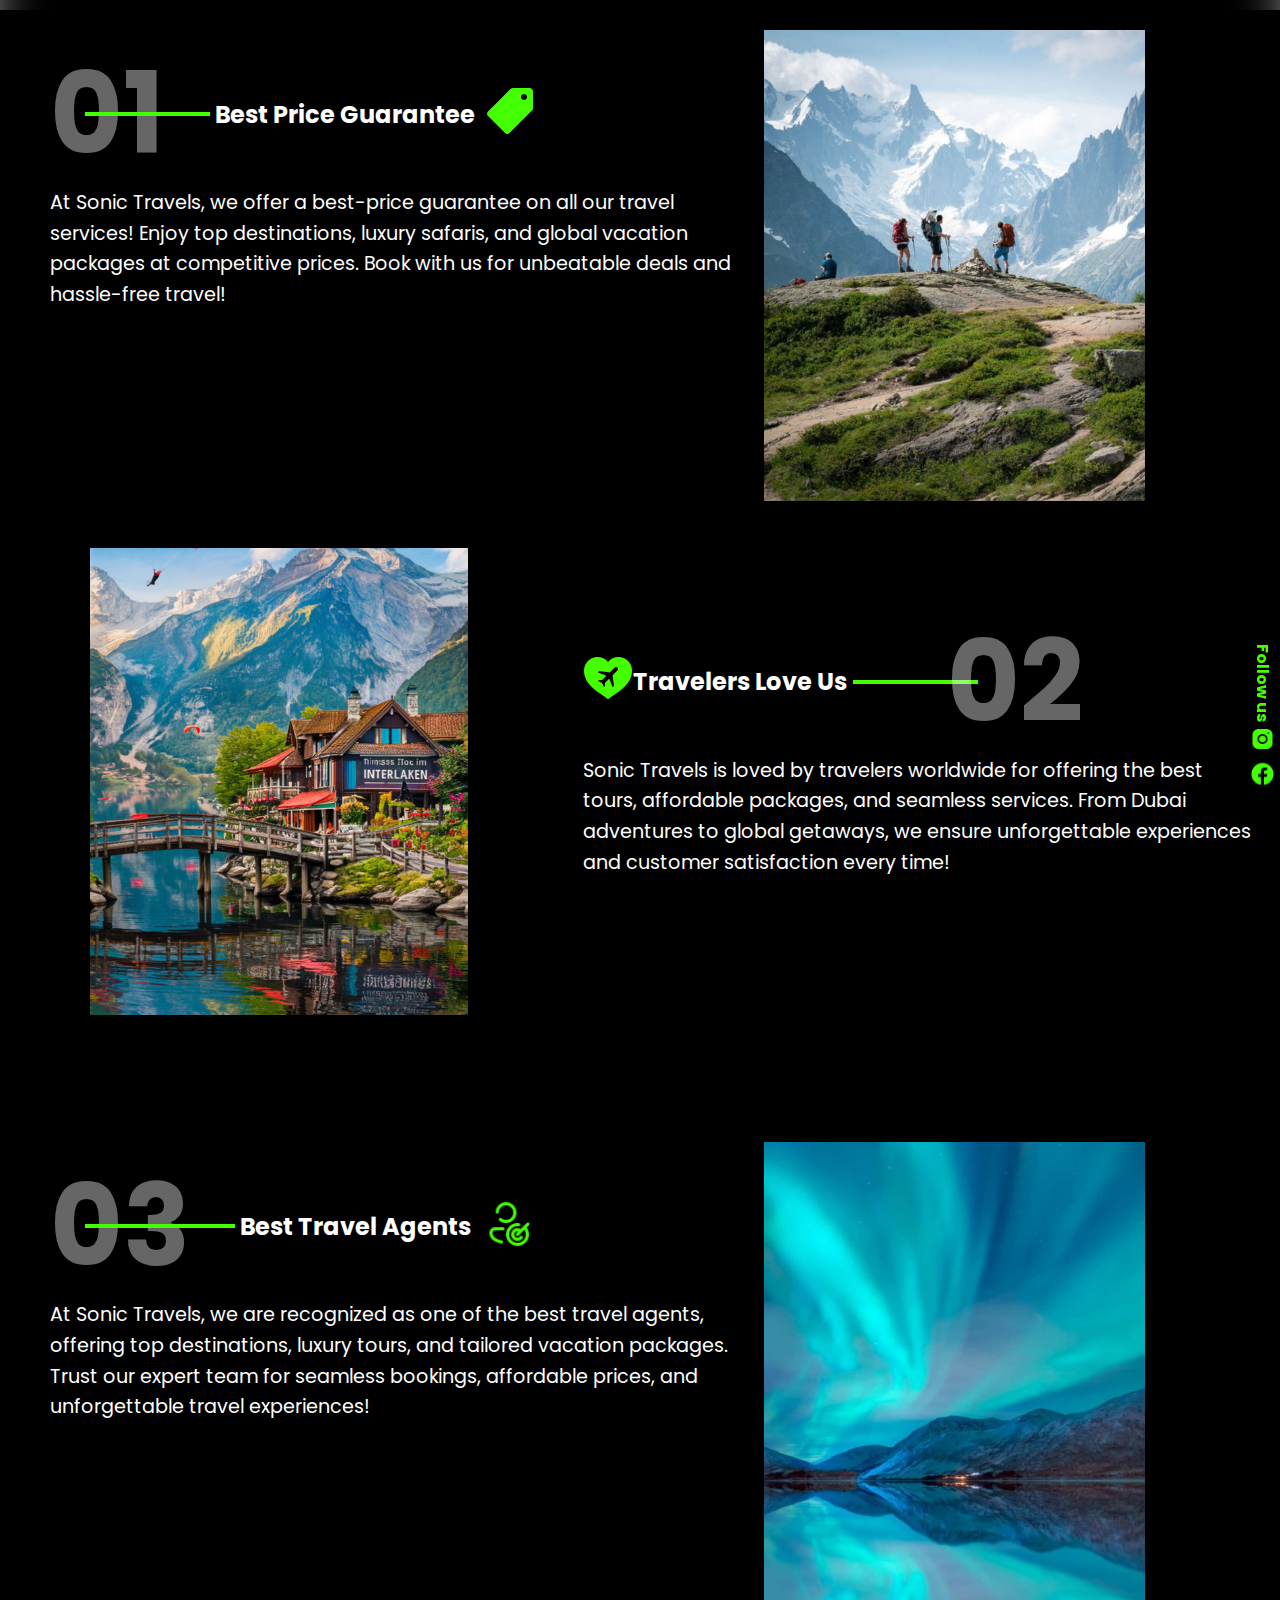
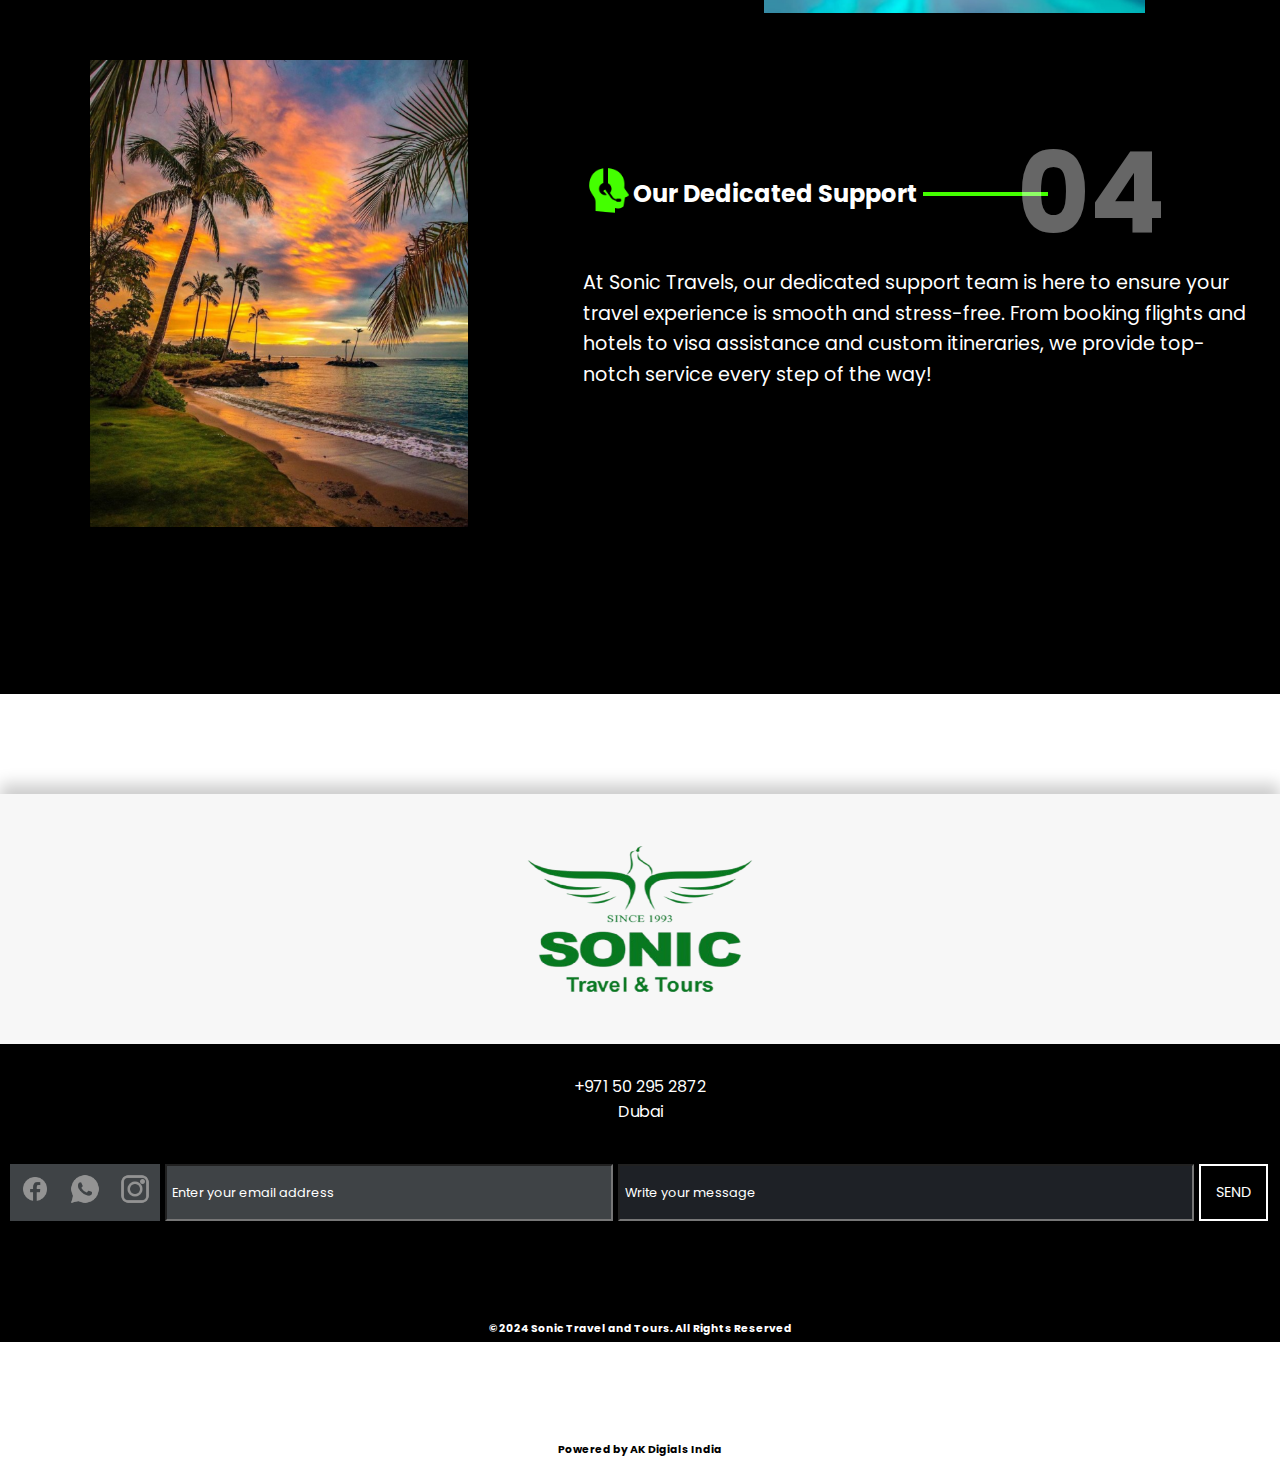
==== commit 592a11bd: "modify html css files" ====
--- a/aboutus.html
+++ b/aboutus.html
@@ -176,18 +176,9 @@
           <a href="https://wa.me/971502952872"><img src="public/images/icons8-whatsapp-50 (2).png" alt="WHATSAPP ICON"></a>
           <a href="https://www.instagram.com/sonictravels.uae?igsh=bHloaTBsZmV4cXph"><img src="public/images/icons8-instagram-48.png" alt="INSTAGRAM ICON"></a>
         </div>
-
-        <div class="email-section">
           <input type="email" placeholder="Enter your email address" required>
-        </div>
-
-        <div class="message">
           <input type="text" placeholder="Write your message" required>
-        </div>
-
-        <div class="btn">
-          <button>SEND</button>
-        </div>
+          <button class="send">SEND</button>
       </div>
       <h6>©2024 Sonic Travel and Tours. All Rights Reserved</h6>
     </div>
--- a/css/about.css
+++ b/css/about.css
@@ -60,7 +60,6 @@
   background-color: black;
 }
 
-
 /* General styling for the horse image */
 .horse {
   position: relative; /* This allows for positioning of the shadow or pseudo-element */
@@ -68,7 +67,6 @@
   height: auto;
   margin-top: 5px;
 }
-
 
 .travel{
   color: white;
@@ -273,7 +271,6 @@
   left: 270px; /* Ensure the line is aligned with the "01" */
 }
 
-
 /* Green line under the "01" */
 .line2 {
   position: absolute;
@@ -292,7 +289,6 @@
   margin-top: 80px;
 }
 
-
 /* Styling for the large image on the left */
 .large-image3 {
   width: 40%; /* Large image takes up 40% of the container's width */
@@ -332,7 +328,6 @@
   left: 340px; /* Ensure the line is aligned with the "01" */
 }
 
-
 .contact{
   text-align: center;
   color: white;
@@ -362,50 +357,51 @@
   height: 250px;
 }
 
+
 .icons{
   background-color: #3F4346;
-  margin-left: 20px;
-  padding: 16px;
+  margin-left: 10px;
+  display: flex;
 }
 
 .icons a{
-  margin-left: 20px;
+  padding: 10px;
 }
 
 .icons img{
-  width: 35px;
-  height: 35px;
+  width: 30px;
+  height: 30px;
 }
 
 input::placeholder {
   color: white;
 }
 
-.email-section input{
+input[placeholder="Enter your email address"]{
   background-color: #3F4346;
-  padding: 25px;
-  font-size: 1rem;
-  width: 150%;
+  font-size: 0.8rem;
+  width: 35%;
   margin-left: 5px;
   color: white;
-}
-
-.message input{
+  padding: 5px;
+}
+
+input[placeholder="Write your message"]{
   background-color: #1E2126;
-  padding: 25px;
-  font-size: 1rem;
-  width: 130%;
-  margin-left: 140px;
+  padding: 5px;
+  font-size: 0.8rem;
+  width: 45%;
+  margin-left: 5px;
   color: white;
 }
 
-.btn button{
+.send{
   border: 2px solid white;
-  padding: 18px;
-  font-size: 1.5rem;
+  padding: 15px;
+  font-size: 0.9rem;
   background-color: black;
   color: white;
-  margin-left: 265px;
+  margin-left: 5px;
   cursor: pointer;
 }
 
@@ -642,24 +638,39 @@
     font-size: 0.8rem;
   }
 
-  .icons img {
-    width: 30px;
-    height: 30px;
-}
-
   .information{
     display: flex;
     flex-direction: column;
     margin-top: 20px;
   }
 
-  .email-section input, .message input{
-    padding: 16px;
-    width: 92%;
-    font-size: 0.6rem;
-    margin-left: 15px;
-  }
-
+  .icons img {
+    width: 25px;
+    height: 25px;
+    }
+    
+    input[placeholder="Enter your email address"] {
+      font-size: 0.6rem;
+      width: 78%;
+      margin-left: 40px;
+      padding: 10px;
+      margin-bottom: 5px;
+    }
+    
+    input[placeholder="Write your message"] {
+      font-size: 0.6rem;
+      width: 78%;
+      margin-left: 40px;
+      padding: 10px;
+    }
+    
+    .send{
+      padding: 5px;
+      font-size: 0.8rem;
+      margin-left: 40%; /* Adjust right margin for alignment */
+      width: 20%; /* Make button width responsive */
+      max-width: none; /* Remove max width for the button */
+    }
 
   .icons{
     background-color: black;
@@ -668,16 +679,9 @@
     justify-content: center;
   }
 
-  .btn button {
-    padding: 10px;
-    font-size: 0.9rem;
-    margin-left: 32%; /* Adjust right margin for alignment */
-    width: 30%; /* Make button width responsive */
-    max-width: none; /* Remove max width for the button */
-  }
-
   .connect h6{
     margin-top: 40px;
+    font-size: 0.4rem;
   }
 
   .power{
@@ -928,46 +932,40 @@
   .contact p{
     font-size: 0.8rem;
   }
-  
+
   .icons {
-    background-color: black;
-    display: flex;
-    justify-content: center;
-    margin-left: 0;
-  }
-
-.icons img {
-width: 30px;
-height: 30px;
-}
-
-.information{
-display: flex;
-flex-direction: column;
-margin-top: 5px;
-}
-
-.email-section input, .message input{
-padding: 14px;
-width: 72%;
-font-size: 0.7rem;
-margin-left: 14%;
-}
-
-.btn button {
-padding: 10px;
-font-size: 0.9rem;
-margin-left: 45%; /* Adjust right margin for alignment */
-width: 15%; /* Make button width responsive */
-max-width: none; /* Remove max width for the button */
-}
-
+    height: 42px;
+    }
+    
+    .icons a{
+        padding: 5px;
+        padding-top: 8px;
+    }
+    
+    .icons img {
+    width: 20px;
+    height: 20px;
+    }
+    
+    input[placeholder="Enter your email address"], input[placeholder="Write your message"]{
+    padding: 5px;
+    font-size: 0.5rem;
+    height: 42px;
+    }
+    
+    .send{
+    padding: 9px;
+    font-size: 0.8rem;
+    margin-right: 5px;
+    }
+    
 .connect{
   padding-bottom: 5px;
 }
 
 .connect h6{
   margin-top: 50px;
+  font-size: 0.5rem;
 }
 
 .power{
@@ -1198,57 +1196,34 @@
   padding-top: 20px;
 }
 
-
-/* Ensure .information remains a row */
-.information {
-  flex-direction: row; /* Keep row direction */
-  justify-content: space-between; /* Distribute items evenly */
-  align-items: center; /* Center vertically */
-  width: 100%; /* Ensure it takes full available width */
-}
-
-/* Adjust the button inside .btn */
-.btn button {
-  width: 90%; /* Button takes 90% of available space */
-  font-size: 1.4rem; /* Adjust font size */
-  margin-left: 0; /* Remove left margin */
-}
-
-/* Adjust email input fields to be fully responsive */
-.email-section input {
-  width: 100%; /* Ensure it takes full width */
-  margin-left: 0; /* Remove margin */
-  padding: 18px; /* Adjust padding for better fit */
-  box-sizing: border-box;
-}
-
-/* Adjust message input fields to be fully responsive */
-.message input {
-  width: 100%; /* Ensure it takes full width */
-  margin-left: 0; /* Remove margin */
-  padding: 18px; /* Adjust padding for better fit */
-  box-sizing: border-box;
-}
-
-/* Icons container */
-.icons {
-  margin-left: 0; /* Remove left margin */
-  padding: 12px; /* Adjust padding */
-  display: flex;
-  justify-content: center; /* Center the icons horizontally */
-}
-
-.icons a {
-  margin-left: 10px; /* Adjust space between icons */
+  .icons a {
+    padding: 7px;
+    padding-top: 14px;
 }
 
 .icons img {
-  width: 30px; /* Adjust icon size */
-  height: 30px; /* Maintain aspect ratio */
+  width: 25px;
+  height: 25px;
+}
+
+
+input[placeholder="Enter your email address"] {
+  font-size: 0.6rem;
+}
+
+
+input[placeholder="Write your message"] {
+  font-size: 0.6rem;
+}
+
+.send{
+  font-size: 0.8rem;
+  margin-right: 5px;
 }
 
 .connect h6{
   margin-top: 50px;
+  font-size: 0.5rem;
 }
 
 .power{
@@ -1278,53 +1253,39 @@
   padding-top: 20px;
 }
 
-
-/* Ensure .information remains a row */
-.information {
-  flex-direction: row; /* Keep row direction */
-  justify-content: space-between; /* Distribute items evenly */
-  align-items: center; /* Center vertically */
-  width: 100%; /* Ensure it takes full available width */
-}
-
-/* Adjust the button inside .btn */
-.btn button {
-  width: 90%; /* Button takes 90% of available space */
-  font-size: 1.4rem; /* Adjust font size */
-  margin-left: 0; /* Remove left margin */
-}
-
-/* Adjust email input fields to be fully responsive */
-.email-section input {
-  width: 100%; /* Ensure it takes full width */
-  margin-left: 0; /* Remove margin */
-  padding: 18px; /* Adjust padding for better fit */
-  box-sizing: border-box;
-}
-
-/* Adjust message input fields to be fully responsive */
-.message input {
-  width: 100%; /* Ensure it takes full width */
-  margin-left: 0; /* Remove margin */
-  padding: 18px; /* Adjust padding for better fit */
-  box-sizing: border-box;
-}
-
-/* Icons container */
-.icons {
-  margin-left: 0; /* Remove left margin */
-  padding: 12px; /* Adjust padding */
-  display: flex;
-  justify-content: center; /* Center the icons horizontally */
-}
-
 .icons a {
-  margin-left: 10px; /* Adjust space between icons */
+  padding: 7px;
+  padding-top: 14px;
 }
 
 .icons img {
-  width: 30px; /* Adjust icon size */
-  height: 30px; /* Maintain aspect ratio */
+width: 25px;
+height: 25px;
+}
+
+
+input[placeholder="Enter your email address"] {
+font-size: 0.6rem;
+}
+
+
+input[placeholder="Write your message"] {
+font-size: 0.6rem;
+}
+
+.send{
+font-size: 0.8rem;
+margin-right: 5px;
+}
+
+
+.connect h6{
+  margin-top: 50px;
+  font-size: 0.5rem;
+}
+
+.power{
+  padding-top: 70px;
 }
 
 }
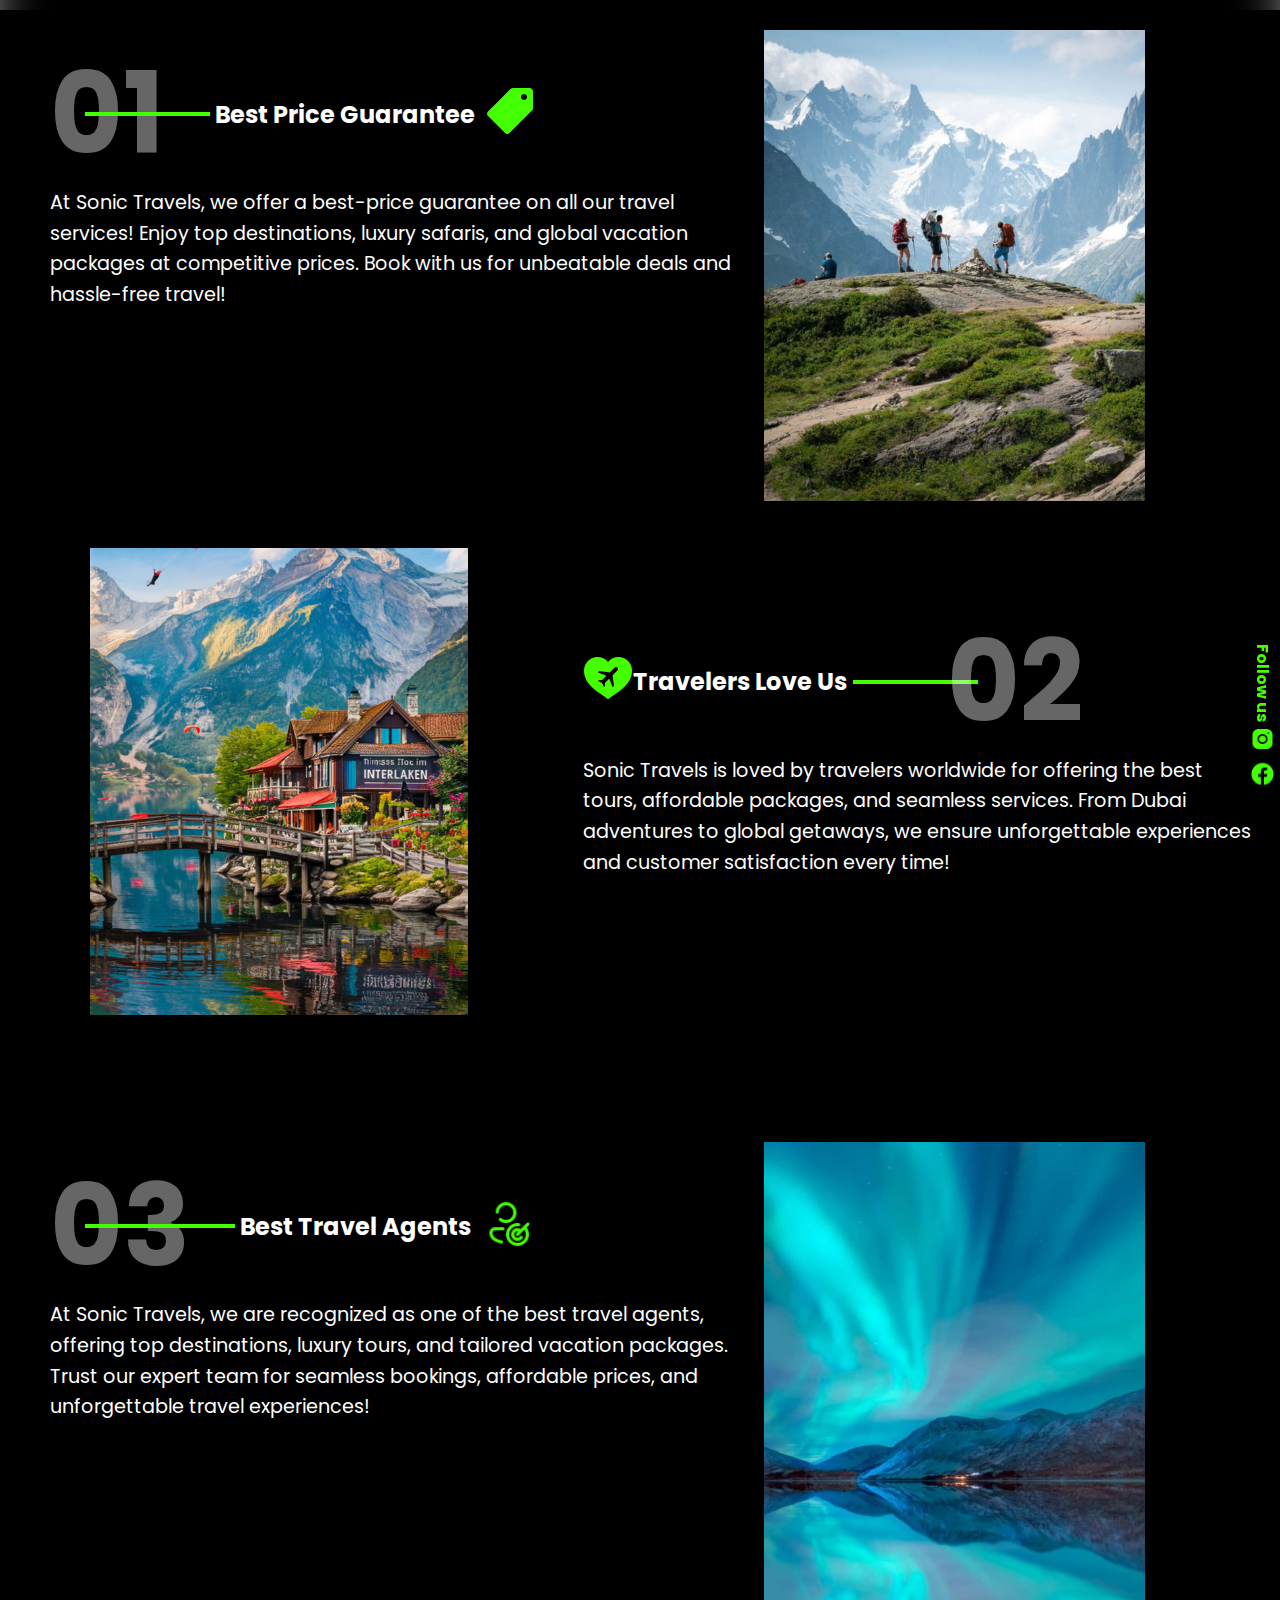
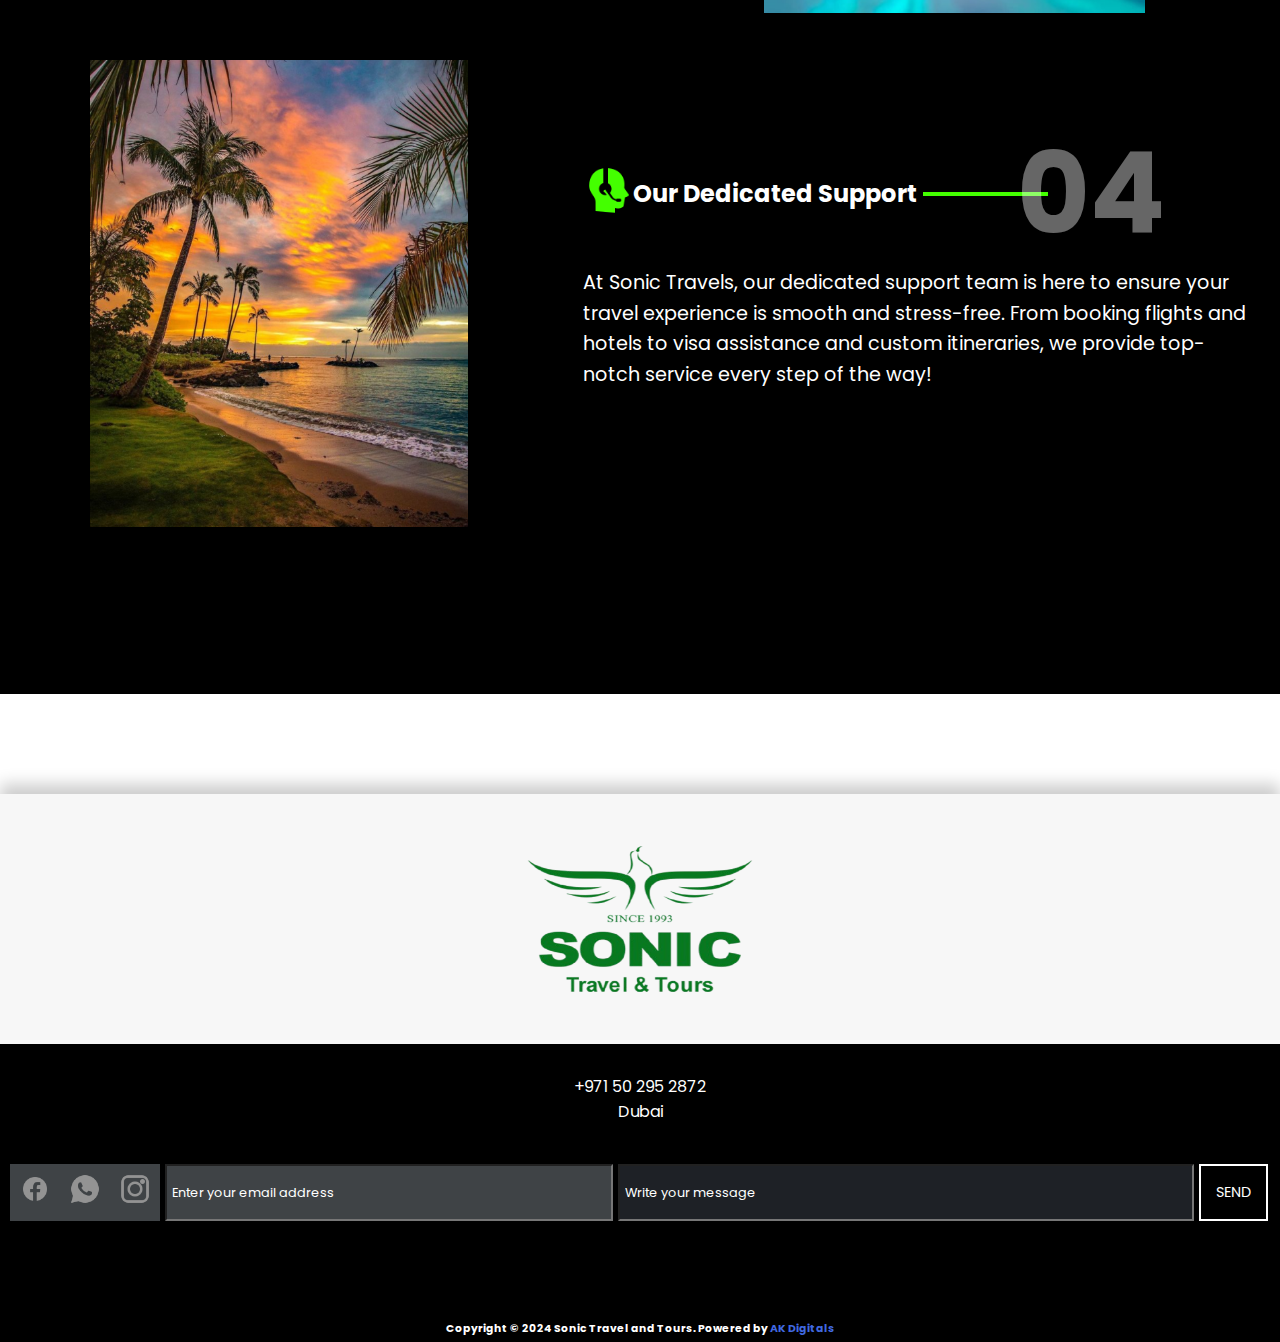
==== commit e28022db: "modify html and css files" ====
--- a/aboutus.html
+++ b/aboutus.html
@@ -6,6 +6,7 @@
   <meta name="viewport" content="width=device-width, initial-scale=1.0">
   <title>About us</title>
   <link rel="stylesheet" href="css/about.css">
+  <link rel="icon" type="image/jpg" sizes="48x48" href="public/images/favicon.jpg">
   <link rel="preconnect" href="https://fonts.googleapis.com">
   <link rel="preconnect" href="https://fonts.gstatic.com" crossorigin>
   <link
@@ -48,7 +49,7 @@
       <div class="follow-us">
         <h3>Follow us</h3>
         <a href="https://www.instagram.com/sonictravels.uae?igsh=bHloaTBsZmV4cXph"><img src="public/images/instagram gren.png" alt="INSTAGRAM ICON"></a>
-        <a href=""><img src="public/images/face book green.png" alt="FACEBOOK ICON"></a>
+        <a href="https://www.facebook.com/share/1EuNWgBhsP/?mibextid=JRoKGi"><img src="public/images/face book green.png" alt="FACEBOOK ICON"></a>
       </div>
 
 
@@ -172,7 +173,7 @@
 
       <div class="information">
         <div class="icons">
-          <a href=""><img src="public/images/icons8-facebook-100.png" alt="FACEBOOK ICON"></a>
+          <a href="https://www.facebook.com/share/1EuNWgBhsP/?mibextid=JRoKGi"><img src="public/images/icons8-facebook-100.png" alt="FACEBOOK ICON"></a>
           <a href="https://wa.me/971502952872"><img src="public/images/icons8-whatsapp-50 (2).png" alt="WHATSAPP ICON"></a>
           <a href="https://www.instagram.com/sonictravels.uae?igsh=bHloaTBsZmV4cXph"><img src="public/images/icons8-instagram-48.png" alt="INSTAGRAM ICON"></a>
         </div>
@@ -180,10 +181,9 @@
           <input type="text" placeholder="Write your message" required>
           <button class="send">SEND</button>
       </div>
-      <h6>©2024 Sonic Travel and Tours. All Rights Reserved</h6>
-    </div>
-    <div class="power">
-      <h6><a href="https://www.akdigitalsindia.com/">Powered by AK Digials India</a></h6>
+      <div class="power">
+        <h6>Copyright © 2024 Sonic Travel and Tours. Powered by<a href="https://www.akdigitalsindia.com/"> AK Digitals</a></h6>
+      </div>
     </div>
   
 
--- a/css/about.css
+++ b/css/about.css
@@ -172,6 +172,11 @@
 .large-image img {
   width: 80%; /* Make the image fill the container */
   height: auto; /* Maintain the image's aspect ratio */
+  transition: transform 0.3s ease;  /* Smooth transition for the zoom effect */
+}
+
+.large-image img:hover{
+  transform: scale(0.9); /* Zoom in by 20% on hover */
 }
 
 /* Styling for the price details (elements + description) on the right */
@@ -221,6 +226,27 @@
 .price-icon img {
   width: 50px;
   height: 50px;
+  animation: shake 3s ease-in-out infinite; /* Trigger the shake animation when the page loads */
+}
+
+
+/* Keyframes for the shaking effect */
+@keyframes shake {
+  0% {
+    transform: translateY(0); /* Start at original position */
+  }
+  25% {
+    transform: translateY(-10px); /* Move left */
+  }
+  50% {
+    transform: translateY(10px); /* Move right */
+  }
+  75% {
+    transform: translateY(-10px); /* Move left again */
+  }
+  100% {
+    transform: translateY(0); /* Return to original position */
+  }
 }
 
 /* Description paragraph under the four elements */
@@ -242,6 +268,11 @@
 .large-image1 img {
   width: 80%; /* Make the image fill the container */
   height: auto; /* Maintain the image's aspect ratio */
+  transition: transform 0.3s ease;  /* Smooth transition for the zoom effect */
+}
+
+.large-image1 img:hover{
+  transform: scale(0.9); /* Zoom in by 20% on hover */
 }
 
 /* Styling for the price details (elements + description) on the right */
@@ -299,6 +330,11 @@
 .large-image3 img {
   width: 80%; /* Make the image fill the container */
   height: auto; /* Maintain the image's aspect ratio */
+  transition: transform 0.3s ease;  /* Smooth transition for the zoom effect */
+}
+
+.large-image3 img:hover{
+  transform: scale(0.9); /* Zoom in by 20% on hover */
 }
 
 /* Styling for the price details (elements + description) on the right */
@@ -411,14 +447,8 @@
   margin-top: 100px;
 }
 
-.power{
-  padding-top: 100px;
-  display: flex;
-  justify-content: center;
-}
-
 .power a{
-  color: black;
+  color: royalblue;
   text-decoration: none;
 }
 
@@ -680,12 +710,8 @@
   }
 
   .connect h6{
-    margin-top: 40px;
+    margin-top: 50px;
     font-size: 0.4rem;
-  }
-
-  .power{
-    padding-top: 60px;
   }
   
   }
@@ -964,14 +990,9 @@
 }
 
 .connect h6{
-  margin-top: 50px;
+  margin-top: 60px;
   font-size: 0.5rem;
 }
-
-.power{
-  padding-top: 70px;
-}
-
 }
 
 @media only screen and (min-width: 481px) and (max-width: 660px) {
@@ -1222,14 +1243,10 @@
 }
 
 .connect h6{
-  margin-top: 50px;
+  margin-top: 70px;
   font-size: 0.5rem;
 }
 
-.power{
-  padding-top: 70px;
-}
- 
 }
 
 @media only screen and (min-width: 1025px) and (max-width: 1200px) {
@@ -1280,14 +1297,9 @@
 
 
 .connect h6{
-  margin-top: 50px;
+  margin-top: 80px;
   font-size: 0.5rem;
 }
-
-.power{
-  padding-top: 70px;
-}
-
 }
 
 
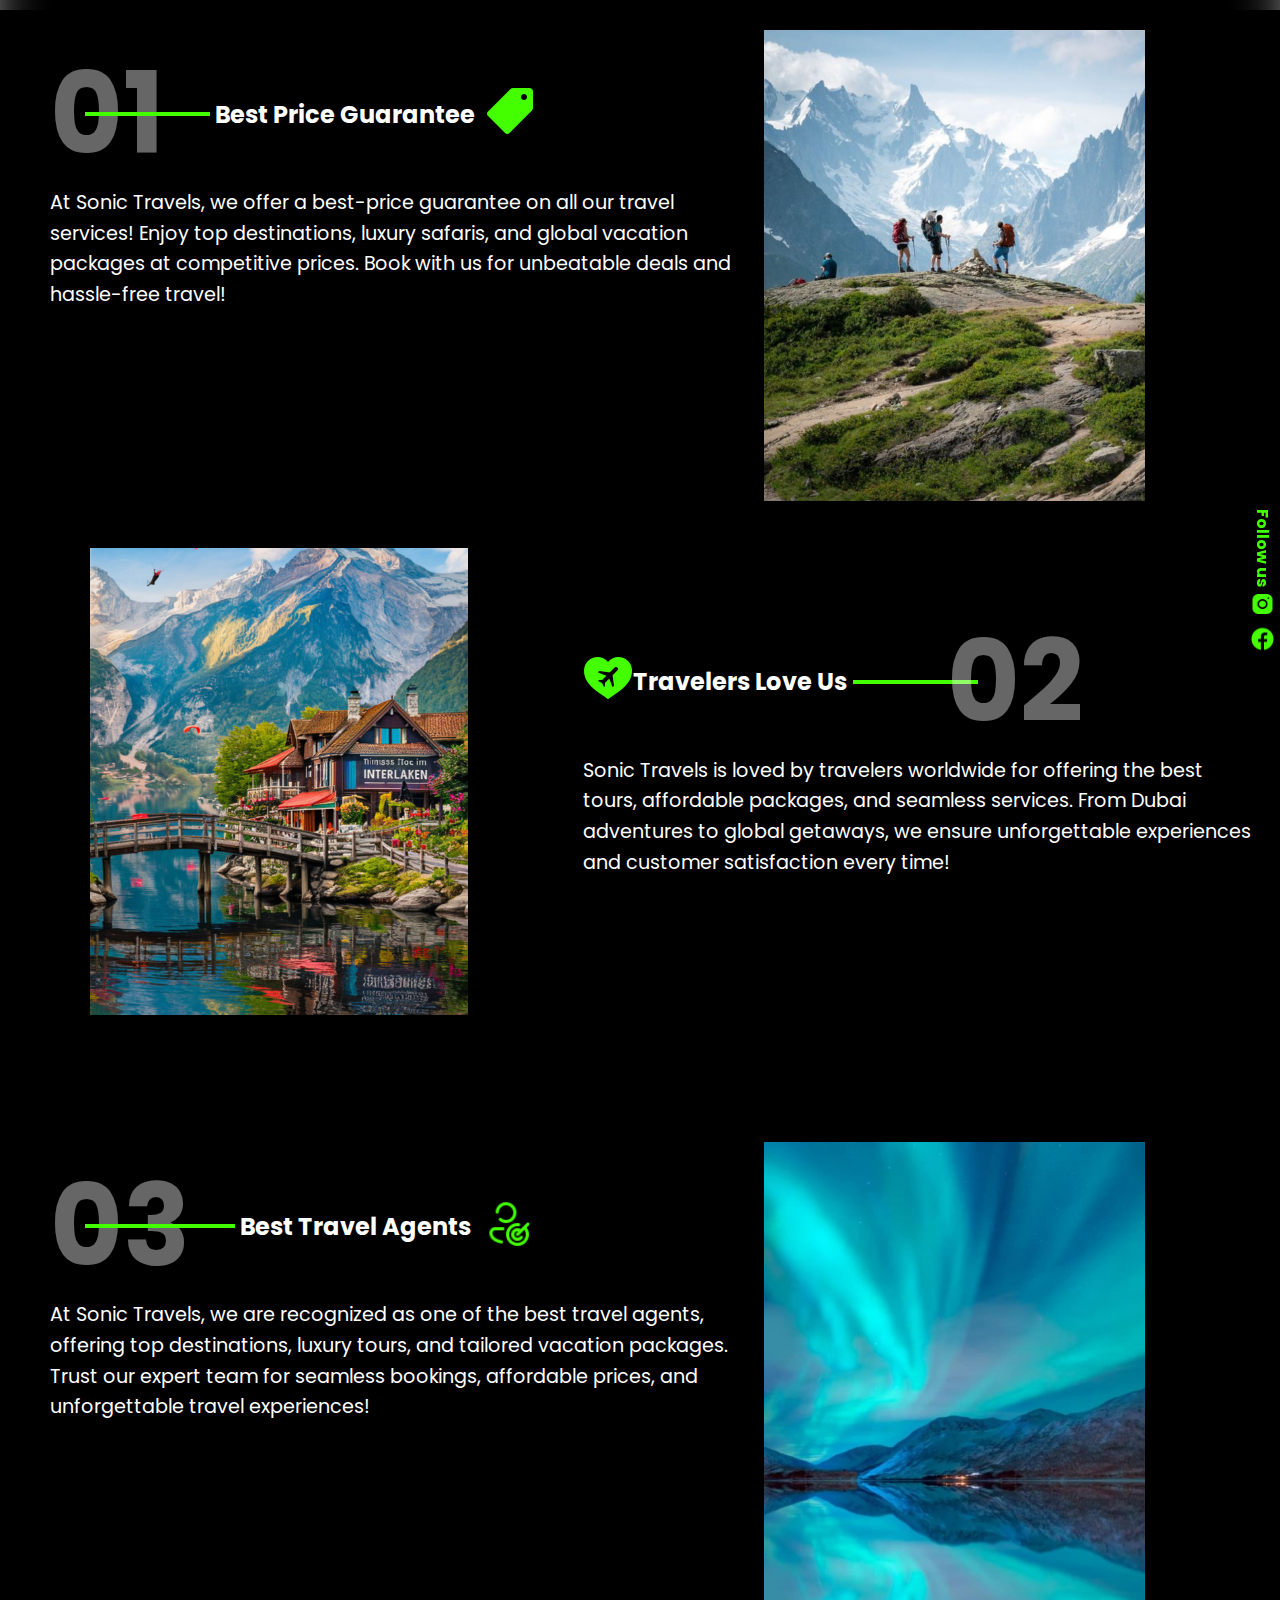
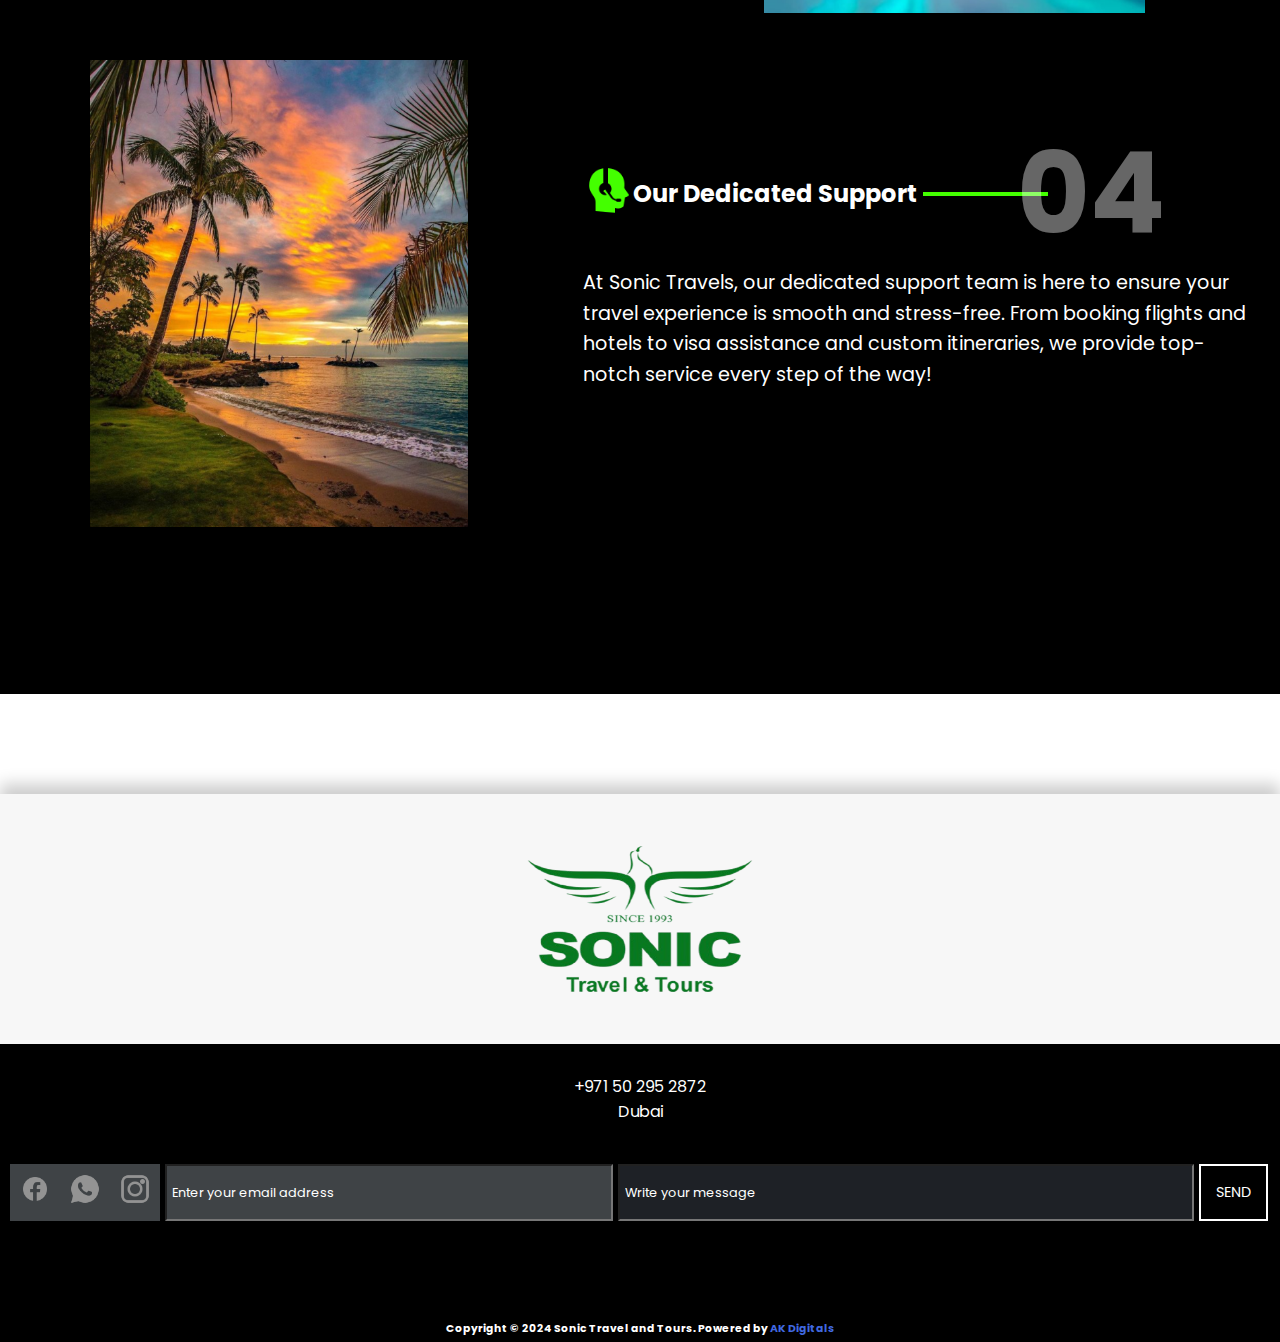
==== commit 85fe02ce: "final commit" ====
--- a/aboutus.html
+++ b/aboutus.html
@@ -22,7 +22,7 @@
       <div>
         <ul class="navbar">
           <li><a href="index.html">Home</a></li>
-          <li><a href="aboutus.html">About</a></li>
+          <li><a href="aboutus.html" class="active">About</a></li>
           <li><a href="services.html">Services</a></li>
           <li><a href="visapackages.html">Visa Packages</a></li>
         </ul>
@@ -31,6 +31,7 @@
         <a href="contactus.html">Contact Us</a>
       </div>
     </div>
+    <button id="scrollToTopBtn" class="scroll-to-top">↑</button>
   </header>
 
   <main>
@@ -189,7 +190,7 @@
 
   </footer>
 
-
+  <script src="js/scrollbutton.js"></script>
 </body>
 
 </html>--- a/css/about.css
+++ b/css/about.css
@@ -39,6 +39,24 @@
   text-decoration: none;
   color: black;
   margin-left: 50px;
+}
+
+/* General styles for navbar links */
+.navbar li a::after {
+  content: "• • • •"; /* Four dots */
+  display: block;
+  margin: -8px auto;
+  text-align: center;
+  font-size: 14px; /* Adjust size as needed */
+  margin-left: 50px;
+  color: black;
+  opacity: 0; /* Hidden by default */
+  transition: opacity 0.3s ease-in-out;
+}
+
+/* Highlight the active link based on the current page */
+.navbar li a.active::after {
+  opacity: 1; /* Make the dots visible for the active page */
 }
 
 .contact-us{
@@ -119,7 +137,7 @@
 /* Positioning and styling for the Follow Us container */
 .follow-us {
   position: fixed;  /* Fixes it in place while scrolling */
-  top: 80%; /* You can adjust this value to position it vertically */
+  top: 65%; /* You can adjust this value to position it vertically */
   right: 10px; /* Position it on the left side, adjust as needed */
   transform: translateY(-50%); /* Center it vertically */
   padding: 10px;
@@ -202,6 +220,19 @@
   color: rgba(255, 255, 255, 0.4); 
   margin-right: 50px; /* Space between "01" and the line */
   position: relative; /* So the line can be positioned above it */
+  animation: shake1 2s ease-in infinite;
+}
+
+@keyframes shake1 {
+  0% {
+    transform: translateY(0); /* Start at original position */
+  }
+  50% {
+    transform: translateY(10px); /* Move right */
+  }
+  100% {
+    transform: translateY(0); /* Return to original position */
+  }
 }
 
 /* Green line under the "01" */
@@ -290,6 +321,7 @@
   color: rgba(255, 255, 255, 0.4); 
   margin-left: 90px;
   position: relative; /* So the line can be positioned above it */
+  animation: shake1 2s ease-in infinite;
 }
 
 /* Green line under the "01" */
@@ -352,6 +384,7 @@
   color: rgba(255, 255, 255, 0.4); 
   margin-left: 90px;
   position: relative; /* So the line can be positioned above it */
+  animation: shake1 2s ease-in infinite;
 }
 
 /* Green line under the "01" */
@@ -452,6 +485,27 @@
   text-decoration: none;
 }
 
+/* Basic styling for the button */
+.scroll-to-top {
+  position: fixed;
+  bottom: 20px;
+  right: 20px;
+  background-color: #008515;
+  color: white;
+  border: none;
+  border-radius: 0px;
+  padding: 12px;
+  width: 50px;
+  height: 40px;
+  padding-top: 2px;
+  font-size: 20px;
+  cursor: pointer;
+  display: none; /* Initially hidden */
+  transition: 0.3s;
+  z-index: 9999;
+}
+
+
 
 
 @media only screen and (min-width: 320px) and (max-width: 400px) {
@@ -478,11 +532,17 @@
     margin-left: 10px;
     font-size: 8px;
   }
+
+  .navbar li a::after{
+    margin: -8px auto;
+    font-size: 7px;
+    margin-left: 18px;
+  }
   
   .contact-us{
     margin-top: 0px;
     margin-left: 0;
-    margin-right: 0px;
+    margin-right: 10px;
   }
   
   .contact-us a{
@@ -516,11 +576,18 @@
     margin-left: 11px;
     font-size: 10px;
   }
+
+  .navbar li a::after{
+    margin: -8px auto;
+    font-size: 7px;
+    margin-left: 18px;
+  }
+  
   
   .contact-us{
     margin-top: 0px;
     margin-left: 0;
-    margin-right: 0px;
+    margin-right: 10px;
   }
   
   .contact-us a{
@@ -713,6 +780,14 @@
     margin-top: 50px;
     font-size: 0.4rem;
   }
+
+  .scroll-to-top {
+    padding: 8px;
+    width: 35px;
+    height: 30px;
+    font-size: 15px;
+    padding-top: 2px;
+  }
   
   }
   
@@ -741,11 +816,18 @@
       margin-left: 28px;
       font-size: 11px;
     }
+
+    .navbar li a::after{
+      margin: -9px auto;
+      font-size: 11px;
+      margin-left: 27px;
+    }
+    
     
     .contact-us{
       margin-top: 0px;
       margin-left: 0;
-      margin-right: 0px;
+      margin-right: 10px;
     }
     
     .contact-us a{
@@ -779,11 +861,16 @@
       margin-left: 30px;
       font-size: 13px;
     }
+
+    .navbar li a::after {
+      margin-left: 30px;
+      font-size: 11px;
+    }
     
     .contact-us{
       margin-top: 8px;
       margin-left: 0;
-      margin-right: 0px;
+      margin-right: 10px;
     }
     
     .contact-us a{
@@ -993,6 +1080,14 @@
   margin-top: 60px;
   font-size: 0.5rem;
 }
+
+.scroll-to-top {
+  padding: 8px;
+  width: 35px;
+  height: 30px;
+  font-size: 15px;
+  padding-top: 2px;
+}
 }
 
 @media only screen and (min-width: 481px) and (max-width: 660px) {
@@ -1041,6 +1136,11 @@
   .navbar li a{
     margin-left: 42px;
     font-size: 14px;
+  }
+
+  .navbar li a::after {
+    margin-left: 40px;
+    font-size: 12px;
   }
   
   .contact-us{
@@ -1247,6 +1347,14 @@
   font-size: 0.5rem;
 }
 
+.scroll-to-top {
+  padding: 8px;
+  width: 35px;
+  height: 30px;
+  font-size: 15px;
+  padding-top: 2px;
+}
+
 }
 
 @media only screen and (min-width: 1025px) and (max-width: 1200px) {
